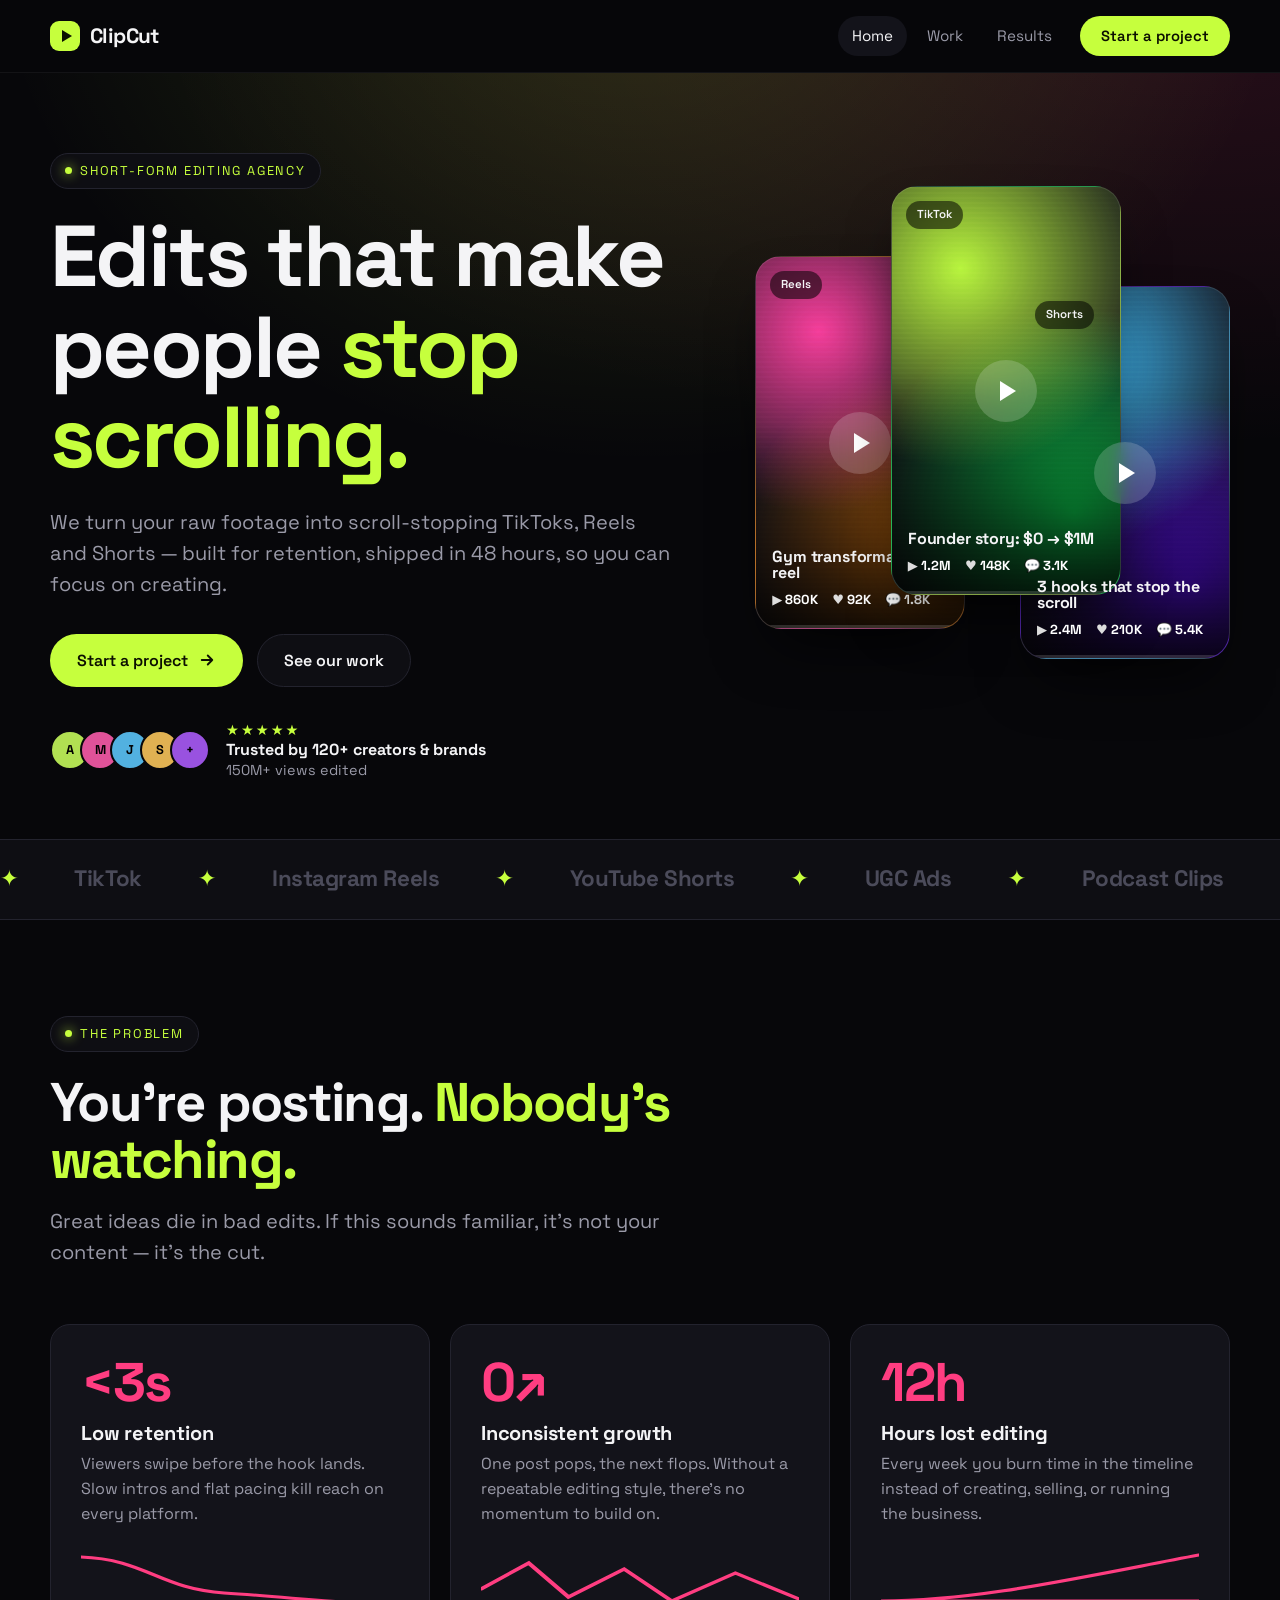
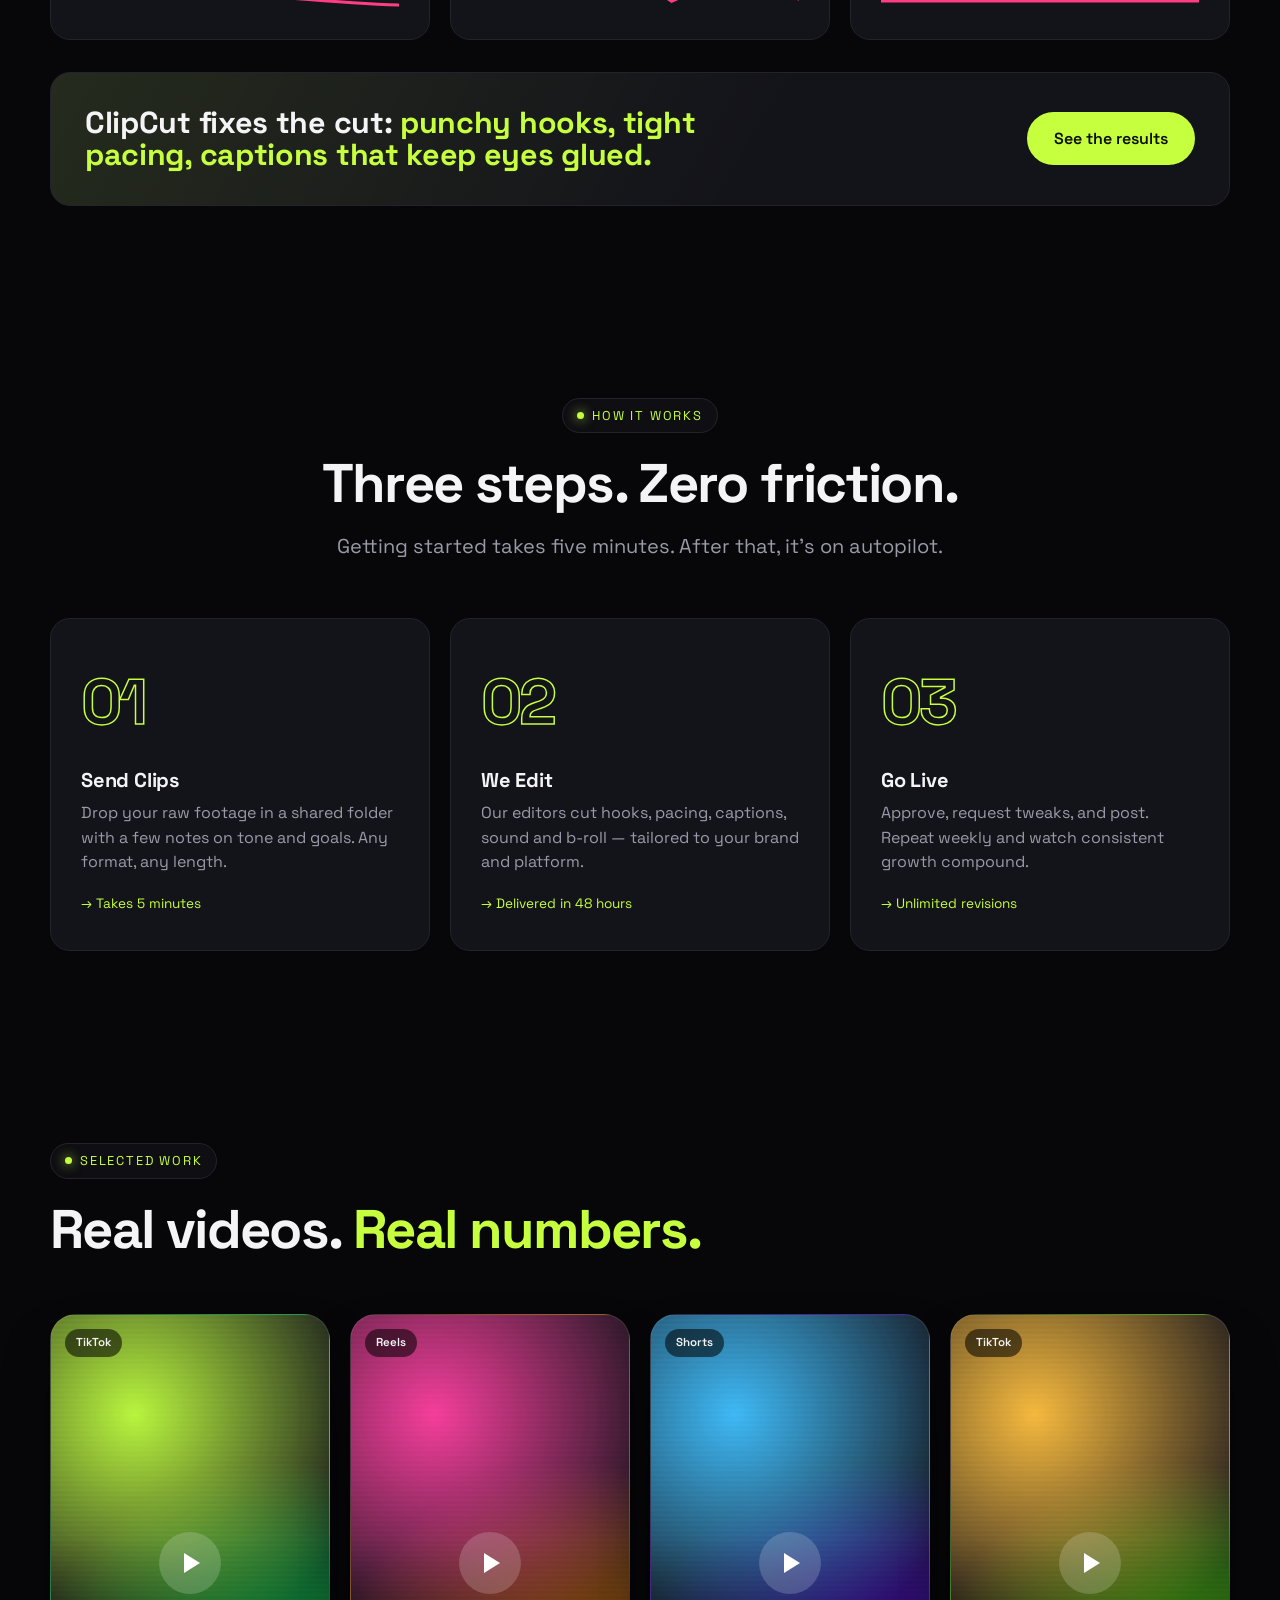
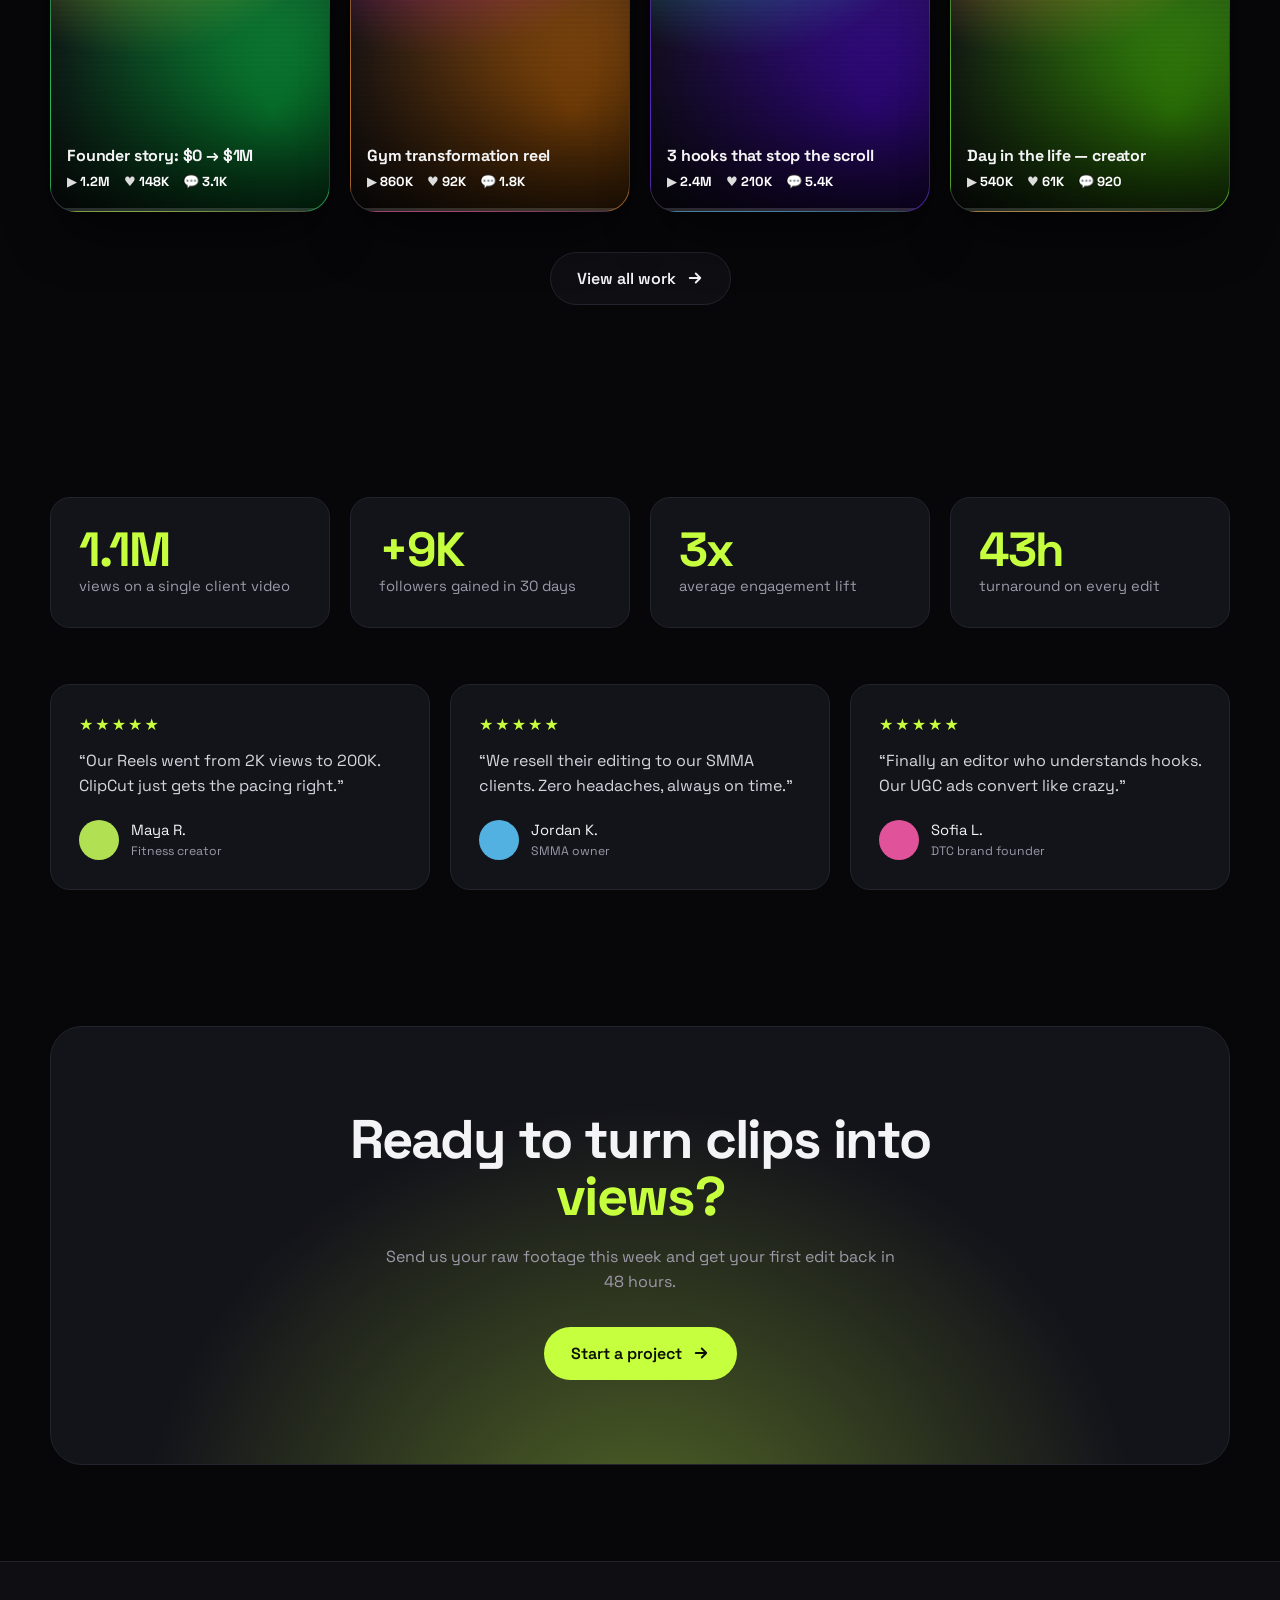
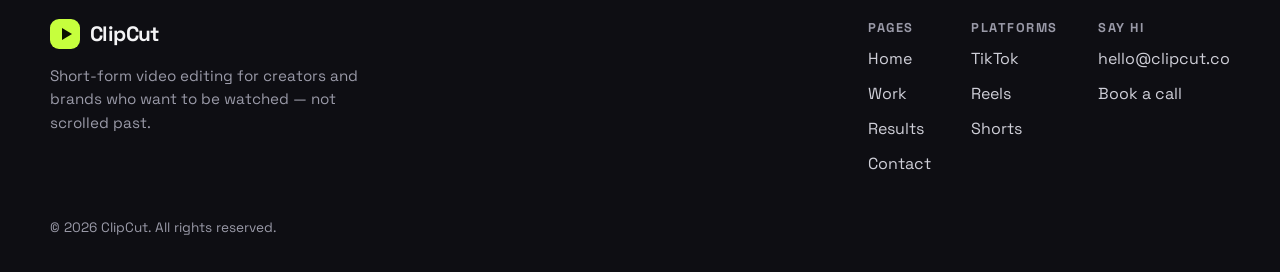
==== index.html @ 11230092 "Build ClipCut website template: home, work, results, contact, 404 Co-authored-by: arena-agent <29705" ====
<!doctype html>
<html lang="en"><head>
<meta charset="utf-8"><meta name="viewport" content="width=device-width,initial-scale=1">
<title>ClipCut — Short-form video editing that gets views</title><meta name="description" content="ClipCut edits TikToks, Reels and Shorts for agencies, creators and brands. Send clips, we edit, you go live.">
<meta name="theme-color" content="#07070a">
<link rel="icon" href="data:image/svg+xml,%3Csvg xmlns='http://www.w3.org/2000/svg' viewBox='0 0 32 32'%3E%3Crect width='32' height='32' rx='9' fill='%23c6ff3d'/%3E%3Cpath d='M12 9l12 7-12 7z' fill='%230b0f00'/%3E%3C/svg%3E">
<link rel="preconnect" href="https://fonts.googleapis.com"><link rel="preconnect" href="https://fonts.gstatic.com" crossorigin>
<link href="https://fonts.googleapis.com/css2?family=Space+Grotesk:wght@400;500;600;700&display=swap" rel="stylesheet">
<link rel="stylesheet" href="css/styles.css">
</head><body>
<header class="nav"><div class="wrap">
<a href="index.html" class="logo" aria-label="ClipCut home"><i></i>ClipCut</a>
<button class="burger" aria-label="Menu" aria-expanded="false"><span></span><span></span><span></span></button>
<nav class="nav-links"><a href="index.html" aria-current="page">Home</a><a href="work.html">Work</a><a href="results.html">Results</a><a href="contact.html" class="btn btn-primary">Start a project</a></nav>
</div></header>
<main>
<section class="hero"><div class="wrap hero-grid">
<div><span class="eyebrow">Short-form editing agency</span>
<h1>Edits that make people <span class="hl">stop scrolling.</span></h1>
<p class="lead">We turn your raw footage into scroll-stopping TikToks, Reels and Shorts — built for retention, shipped in 48 hours, so you can focus on creating.</p>
<div class="cta"><a class="btn btn-primary" href="contact.html">Start a project <svg viewBox="0 0 24 24" fill="none" stroke="currentColor" stroke-width="2.5" stroke-linecap="round" stroke-linejoin="round"><path d="M5 12h14M13 6l6 6-6 6"/></svg></a><a class="btn btn-ghost" href="work.html">See our work</a></div>
<div class="proof"><div class="avatars"><span style="--h:80">A</span><span style="--h:330">M</span><span style="--h:200">J</span><span style="--h:40">S</span><span style="--h:270">+</span></div>
<small><span class="stars">★★★★★</span><b>Trusted by 120+ creators &amp; brands</b>150M+ views edited</small></div></div>
<div class="phones" aria-hidden="true">
<article class="vcard" style="--h:330" data-cat="reels"><span class="badge">Reels</span><div class="play"></div>
<div class="meta"><h3>Gym transformation reel</h3><div class="stats"><span>▶ <b>860K</b></span><span>♥ <b>92K</b></span><span>💬 <b>1.8K</b></span></div></div><div class="bar"></div></article><article class="vcard" style="--h:80" data-cat="tiktok"><span class="badge">TikTok</span><div class="play"></div>
<div class="meta"><h3>Founder story: $0 → $1M</h3><div class="stats"><span>▶ <b>1.2M</b></span><span>♥ <b>148K</b></span><span>💬 <b>3.1K</b></span></div></div><div class="bar"></div></article><article class="vcard" style="--h:200" data-cat="shorts"><span class="badge">Shorts</span><div class="play"></div>
<div class="meta"><h3>3 hooks that stop the scroll</h3><div class="stats"><span>▶ <b>2.4M</b></span><span>♥ <b>210K</b></span><span>💬 <b>5.4K</b></span></div></div><div class="bar"></div></article>
</div></div></section>
<div class="marquee" aria-hidden="true"><div class="marquee-track">
<span>TikTok</span><span>Instagram Reels</span><span>YouTube Shorts</span><span>UGC Ads</span><span>Podcast Clips</span><span>Talking-head</span><span>TikTok</span><span>Instagram Reels</span><span>YouTube Shorts</span><span>UGC Ads</span><span>Podcast Clips</span><span>Talking-head</span><span>TikTok</span><span>Instagram Reels</span><span>YouTube Shorts</span><span>UGC Ads</span><span>Podcast Clips</span><span>Talking-head</span><span>TikTok</span><span>Instagram Reels</span><span>YouTube Shorts</span><span>UGC Ads</span><span>Podcast Clips</span><span>Talking-head</span></div></div>

<section id="problem"><div class="wrap">
<div class="sec-head rv"><span class="eyebrow">The problem</span><h2>You're posting. <span class="hl">Nobody's watching.</span></h2>
<p class="lead">Great ideas die in bad edits. If this sounds familiar, it's not your content — it's the cut.</p></div>
<div class="problem-grid">
<div class="pcard rv"><div class="big">&lt;3s</div><h3>Low retention</h3><p>Viewers swipe before the hook lands. Slow intros and flat pacing kill reach on every platform.</p>
<div class="drop"><svg viewBox="0 0 200 60" preserveAspectRatio="none"><path d="M0 8 C40 10 50 40 90 44 S160 54 200 56"/></svg></div></div>
<div class="pcard rv"><div class="big">0↗</div><h3>Inconsistent growth</h3><p>One post pops, the next flops. Without a repeatable editing style, there's no momentum to build on.</p>
<div class="drop"><svg viewBox="0 0 200 60" preserveAspectRatio="none"><path d="M0 40 L30 14 L55 48 L90 20 L120 52 L160 24 L200 50"/></svg></div></div>
<div class="pcard rv"><div class="big">12h</div><h3>Hours lost editing</h3><p>Every week you burn time in the timeline instead of creating, selling, or running the business.</p>
<div class="drop"><svg viewBox="0 0 200 60" preserveAspectRatio="none"><path d="M0 52 L200 52 M0 52 C60 52 120 30 200 6"/></svg></div></div>
</div>
<div class="fix rv"><h3>ClipCut fixes the cut: <span class="hl">punchy hooks, tight pacing, captions that keep eyes glued.</span></h3><a class="btn btn-primary" href="results.html">See the results</a></div>
</div></section>

<section id="how"><div class="wrap">
<div class="sec-head center rv"><span class="eyebrow">How it works</span><h2>Three steps. Zero friction.</h2><p class="lead">Getting started takes five minutes. After that, it's on autopilot.</p></div>
<div class="steps">
<div class="step rv"><h3>Send Clips</h3><p>Drop your raw footage in a shared folder with a few notes on tone and goals. Any format, any length.</p><span class="ic">→ Takes 5 minutes</span></div>
<div class="step rv"><h3>We Edit</h3><p>Our editors cut hooks, pacing, captions, sound and b-roll — tailored to your brand and platform.</p><span class="ic">→ Delivered in 48 hours</span></div>
<div class="step rv"><h3>Go Live</h3><p>Approve, request tweaks, and post. Repeat weekly and watch consistent growth compound.</p><span class="ic">→ Unlimited revisions</span></div>
</div></div></section>

<section id="work"><div class="wrap">
<div class="sec-head rv"><span class="eyebrow">Selected work</span><h2>Real videos. <span class="hl">Real numbers.</span></h2></div>
<div class="work-grid rv"><article class="vcard" style="--h:80" data-cat="tiktok"><span class="badge">TikTok</span><div class="play"></div>
<div class="meta"><h3>Founder story: $0 → $1M</h3><div class="stats"><span>▶ <b>1.2M</b></span><span>♥ <b>148K</b></span><span>💬 <b>3.1K</b></span></div></div><div class="bar"></div></article><article class="vcard" style="--h:330" data-cat="reels"><span class="badge">Reels</span><div class="play"></div>
<div class="meta"><h3>Gym transformation reel</h3><div class="stats"><span>▶ <b>860K</b></span><span>♥ <b>92K</b></span><span>💬 <b>1.8K</b></span></div></div><div class="bar"></div></article><article class="vcard" style="--h:200" data-cat="shorts"><span class="badge">Shorts</span><div class="play"></div>
<div class="meta"><h3>3 hooks that stop the scroll</h3><div class="stats"><span>▶ <b>2.4M</b></span><span>♥ <b>210K</b></span><span>💬 <b>5.4K</b></span></div></div><div class="bar"></div></article><article class="vcard" style="--h:40" data-cat="tiktok"><span class="badge">TikTok</span><div class="play"></div>
<div class="meta"><h3>Day in the life — creator</h3><div class="stats"><span>▶ <b>540K</b></span><span>♥ <b>61K</b></span><span>💬 <b>920</b></span></div></div><div class="bar"></div></article></div>
<div style="margin-top:40px;text-align:center"><a class="btn btn-ghost" href="work.html">View all work <svg viewBox="0 0 24 24" fill="none" stroke="currentColor" stroke-width="2.5" stroke-linecap="round" stroke-linejoin="round"><path d="M5 12h14M13 6l6 6-6 6"/></svg></a></div>
</div></section>

<section><div class="wrap">
<div class="bigstats rv"><div class="bigstat"><b data-count="1.2" data-dec="1" data-suffix="M">1.2M</b><span>views on a single client video</span></div>
<div class="bigstat"><b data-count="10" data-prefix="+" data-suffix="K">+10K</b><span>followers gained in 30 days</span></div>
<div class="bigstat"><b data-count="3" data-suffix="x">3x</b><span>average engagement lift</span></div>
<div class="bigstat"><b data-count="48" data-suffix="h">48h</b><span>turnaround on every edit</span></div></div>
<div class="tgrid">
<div class="t rv"><span class="stars">★★★★★</span><p>“Our Reels went from 2K views to 200K. ClipCut just gets the pacing right.”</p><div class="who"><i style="--h:80"></i><div>Maya R.<small>Fitness creator</small></div></div></div>
<div class="t rv"><span class="stars">★★★★★</span><p>“We resell their editing to our SMMA clients. Zero headaches, always on time.”</p><div class="who"><i style="--h:200"></i><div>Jordan K.<small>SMMA owner</small></div></div></div>
<div class="t rv"><span class="stars">★★★★★</span><p>“Finally an editor who understands hooks. Our UGC ads convert like crazy.”</p><div class="who"><i style="--h:330"></i><div>Sofia L.<small>DTC brand founder</small></div></div></div>
</div></div></section>
<div class="cta-band"><div class="wrap rv"><div class="cta-box"><h2>Ready to turn clips into <span class="hl">views?</span></h2>
<p>Send us your raw footage this week and get your first edit back in 48 hours.</p>
<a class="btn btn-primary" href="contact.html">Start a project <svg viewBox="0 0 24 24" fill="none" stroke="currentColor" stroke-width="2.5" stroke-linecap="round" stroke-linejoin="round"><path d="M5 12h14M13 6l6 6-6 6"/></svg></a></div></div></div>
</main>
<footer><div class="wrap">
<div class="foot"><div><a href="index.html" class="logo"><i></i>ClipCut</a><p>Short-form video editing for creators and brands who want to be watched — not scrolled past.</p></div>
<nav><div><b>Pages</b><a href="index.html">Home</a><a href="work.html">Work</a><a href="results.html">Results</a><a href="contact.html">Contact</a></div>
<div><b>Platforms</b><a href="work.html">TikTok</a><a href="work.html">Reels</a><a href="work.html">Shorts</a></div>
<div><b>Say hi</b><a href="mailto:hello@clipcut.co">hello@clipcut.co</a><a href="contact.html">Book a call</a></div></nav></div>
<p class="copy">© <span data-year>2026</span> ClipCut. All rights reserved.</p>
</div></footer>
<script src="js/main.js"></script>
</body></html>
---- css/styles.css ----
/* ClipCut — dark theme. Edit the variables below to rebrand. */
:root{
  --bg:#07070a; --bg-2:#0e0e13; --card:#13131a; --line:#23232e;
  --text:#f4f4f6; --muted:#9a9aa8;
  --accent:#c6ff3d; --accent-ink:#0b0f00; --accent-2:#ff3d81;
  --radius:20px; --max:1180px;
  --font:'Space Grotesk','Inter',system-ui,-apple-system,Segoe UI,Roboto,sans-serif;
}
*{box-sizing:border-box;margin:0;padding:0}
html{scroll-behavior:smooth}
body{background:var(--bg);color:var(--text);font-family:var(--font);line-height:1.55;-webkit-font-smoothing:antialiased;overflow-x:hidden}
a{color:inherit;text-decoration:none}
img,svg{display:block;max-width:100%}
.wrap{width:min(var(--max),100% - 40px);margin-inline:auto}
section{padding:96px 0;position:relative}
h1,h2,h3{line-height:1.05;letter-spacing:-.03em;font-weight:700}
h1{font-size:clamp(2.6rem,7vw,5.4rem)}
h2{font-size:clamp(2rem,4.6vw,3.4rem)}
h3{font-size:1.25rem;letter-spacing:-.01em}
p.lead{color:var(--muted);font-size:clamp(1.05rem,1.6vw,1.25rem);max-width:620px}
.hl{color:var(--accent)}
.eyebrow{display:inline-flex;gap:8px;align-items:center;font-size:.8rem;text-transform:uppercase;letter-spacing:.14em;color:var(--accent);border:1px solid var(--line);background:var(--bg-2);padding:7px 14px;border-radius:99px;margin-bottom:22px}
.eyebrow::before{content:"";width:7px;height:7px;border-radius:50%;background:var(--accent);box-shadow:0 0 12px var(--accent)}
.sec-head{max-width:720px;margin-bottom:56px}
.sec-head.center{margin-inline:auto;text-align:center}
.sec-head.center p.lead{margin-inline:auto}
.sec-head p.lead{margin-top:18px}

/* Buttons */
.btn{display:inline-flex;align-items:center;gap:10px;font:600 1rem var(--font);padding:15px 26px;border-radius:99px;border:1px solid transparent;cursor:pointer;transition:transform .2s,box-shadow .2s,background .2s}
.btn-primary{background:var(--accent);color:var(--accent-ink)}
.btn-primary:hover{transform:translateY(-2px);box-shadow:0 10px 36px -8px var(--accent)}
.btn-ghost{border-color:var(--line);background:var(--bg-2)}
.btn-ghost:hover{border-color:var(--accent);transform:translateY(-2px)}
.btn svg{width:18px;height:18px}

/* Nav */
.nav{position:sticky;top:0;z-index:50;backdrop-filter:blur(14px);background:rgba(7,7,10,.72);border-bottom:1px solid rgba(255,255,255,.05)}
.nav .wrap{display:flex;align-items:center;justify-content:space-between;height:72px}
.logo{display:flex;align-items:center;gap:10px;font-weight:700;font-size:1.3rem;letter-spacing:-.03em}
.logo i{width:30px;height:30px;border-radius:9px;background:var(--accent);display:grid;place-items:center}
.logo i::after{content:"";border-left:10px solid var(--accent-ink);border-top:6px solid transparent;border-bottom:6px solid transparent;margin-left:3px}
.nav-links{display:flex;gap:6px;align-items:center}
.nav-links a:not(.btn){padding:8px 14px;border-radius:99px;color:var(--muted);font-size:.95rem;transition:.2s}
.nav-links a:not(.btn):hover,.nav-links a[aria-current=page]{color:var(--text);background:var(--card)}
.nav-links .btn{padding:10px 20px;margin-left:8px;font-size:.92rem}
.burger{display:none;background:none;border:1px solid var(--line);border-radius:12px;width:44px;height:44px;color:var(--text);cursor:pointer}
.burger span{display:block;width:18px;height:2px;background:currentColor;margin:4px auto;transition:.25s}
.burger[aria-expanded=true] span:nth-child(1){transform:translateY(6px) rotate(45deg)}
.burger[aria-expanded=true] span:nth-child(2){opacity:0}
.burger[aria-expanded=true] span:nth-child(3){transform:translateY(-6px) rotate(-45deg)}

/* Hero */
.hero{padding:80px 0 60px;overflow:hidden}
.hero::before{content:"";position:absolute;inset:-20% -10% auto;height:640px;background:radial-gradient(ellipse at 50% 0,rgba(198,255,61,.16),transparent 60%),radial-gradient(ellipse at 85% 20%,rgba(255,61,129,.12),transparent 55%);pointer-events:none}
.hero-grid{display:grid;grid-template-columns:1.15fr .85fr;gap:40px;align-items:center;position:relative}
.hero h1{margin-bottom:24px}
.hero .cta{display:flex;flex-wrap:wrap;gap:14px;margin:34px 0}
.proof{display:flex;align-items:center;gap:16px;flex-wrap:wrap}
.avatars{display:flex}
.avatars span{width:40px;height:40px;border-radius:50%;border:2px solid var(--bg);margin-left:-10px;background:hsl(var(--h),70%,60%);display:grid;place-items:center;font-size:.8rem;font-weight:700;color:#000}
.avatars span:first-child{margin-left:0}
.proof small{color:var(--muted);font-size:.9rem;line-height:1.3}
.proof b{color:var(--text);display:block;font-size:1rem}
.stars{color:var(--accent);letter-spacing:2px}

/* Phone / video cards */
.phones{position:relative;height:560px}
.vcard{--h:80;position:relative;aspect-ratio:9/16;border-radius:26px;overflow:hidden;background:
  radial-gradient(circle at 30% 20%,hsl(var(--h),90%,60%) 0,transparent 55%),
  radial-gradient(circle at 80% 80%,hsl(calc(var(--h) + 60),90%,45%) 0,transparent 55%),#15151c;
  border:1px solid rgba(255,255,255,.1);box-shadow:0 30px 60px -20px rgba(0,0,0,.8);transition:transform .35s cubic-bezier(.2,.8,.2,1),border-color .3s}
.vcard::before{content:"";position:absolute;inset:0;background:repeating-linear-gradient(0deg,rgba(255,255,255,.035) 0 2px,transparent 2px 5px);mix-blend-mode:overlay}
.vcard::after{content:"";position:absolute;inset:0;background:linear-gradient(180deg,transparent 45%,rgba(0,0,0,.82))}
.vcard .play{position:absolute;z-index:2;top:50%;left:50%;width:62px;height:62px;margin:-31px;border-radius:50%;background:rgba(255,255,255,.18);backdrop-filter:blur(8px);display:grid;place-items:center;transition:.3s}
.vcard .play::after{content:"";border-left:16px solid #fff;border-top:10px solid transparent;border-bottom:10px solid transparent;margin-left:4px}
.vcard:hover{transform:translateY(-8px) scale(1.02);border-color:var(--accent)}
.vcard:hover .play{background:var(--accent);transform:scale(1.12)}
.vcard:hover .play::after{border-left-color:var(--accent-ink)}
.vcard .badge{position:absolute;z-index:2;top:14px;left:14px;font-size:.72rem;font-weight:600;background:rgba(0,0,0,.55);padding:5px 11px;border-radius:99px;backdrop-filter:blur(6px)}
.vcard .meta{position:absolute;z-index:2;left:16px;right:16px;bottom:18px}
.vcard .meta h3{font-size:1rem;margin-bottom:8px}
.vcard .stats{display:flex;gap:14px;font-size:.82rem;color:#ddd}
.vcard .stats b{color:#fff}
.vcard .bar{position:absolute;z-index:3;left:0;bottom:0;height:3px;width:100%;background:rgba(255,255,255,.15)}
.vcard .bar::after{content:"";display:block;height:100%;width:0;background:var(--accent);animation:prog 6s linear infinite}
@keyframes prog{to{width:100%}}
.phones .vcard{position:absolute;width:210px}
.phones .vcard:nth-child(1){left:2%;top:70px;--h:80;animation:float 7s ease-in-out infinite}
.phones .vcard:nth-child(2){left:30%;top:0;--h:330;animation:float 7s -2s ease-in-out infinite;z-index:2;width:230px}
.phones .vcard:nth-child(3){right:0;top:100px;--h:200;animation:float 7s -4s ease-in-out infinite}
@keyframes float{50%{transform:translateY(-16px)}}
.phones .vcard:hover{animation-play-state:paused}

/* Marquee */
.marquee{border-block:1px solid var(--line);background:var(--bg-2);overflow:hidden;padding:22px 0}
.marquee-track{display:flex;gap:56px;width:max-content;animation:scroll 32s linear infinite}
.marquee:hover .marquee-track{animation-play-state:paused}
.marquee span{font-size:1.4rem;font-weight:700;color:#4b4b5a;white-space:nowrap;letter-spacing:-.02em}
.marquee span::before{content:"✦";color:var(--accent);margin-right:56px}
@keyframes scroll{to{transform:translateX(-50%)}}

/* Problem */
.problem-grid{display:grid;grid-template-columns:repeat(3,1fr);gap:20px}
.pcard{background:var(--card);border:1px solid var(--line);border-radius:var(--radius);padding:30px;transition:.3s;position:relative;overflow:hidden}
.pcard:hover{transform:translateY(-6px);border-color:var(--accent-2)}
.pcard .big{font-size:3.4rem;font-weight:700;letter-spacing:-.04em;color:var(--accent-2);line-height:1}
.pcard h3{margin:14px 0 8px}
.pcard p{color:var(--muted)}
.drop{margin-top:22px;height:60px}
.drop svg{width:100%;height:100%}
.drop path{stroke:var(--accent-2);fill:none;stroke-width:3;stroke-linecap:round;stroke-dasharray:400;stroke-dashoffset:400;transition:stroke-dashoffset 1.6s .2s}
.in .drop path{stroke-dashoffset:0}
.fix{margin-top:32px;border:1px solid var(--line);border-radius:var(--radius);padding:34px;background:linear-gradient(120deg,rgba(198,255,61,.1),transparent 60%),var(--card);display:flex;justify-content:space-between;align-items:center;gap:24px;flex-wrap:wrap}
.fix h3{font-size:clamp(1.3rem,2.6vw,1.9rem);max-width:640px}

/* Steps */
.steps{display:grid;grid-template-columns:repeat(3,1fr);gap:20px;counter-reset:s;position:relative}
.step{background:var(--card);border:1px solid var(--line);border-radius:var(--radius);padding:34px 30px;counter-increment:s;transition:.3s}
.step:hover{border-color:var(--accent);transform:translateY(-6px)}
.step::before{content:"0" counter(s);display:block;font-size:4rem;font-weight:700;letter-spacing:-.05em;color:transparent;-webkit-text-stroke:1.5px var(--accent);margin-bottom:18px}
.step p{color:var(--muted);margin-top:10px}
.step .ic{display:inline-block;margin-top:18px;font-size:.85rem;color:var(--accent)}

/* Work */
.work-grid{display:grid;grid-template-columns:repeat(4,1fr);gap:20px}
.work-grid .vcard{width:100%}
.filters{display:flex;gap:10px;flex-wrap:wrap;margin-bottom:36px}
.chip{font:500 .92rem var(--font);color:var(--muted);background:var(--bg-2);border:1px solid var(--line);padding:9px 18px;border-radius:99px;cursor:pointer;transition:.2s}
.chip:hover{color:var(--text)}
.chip.on{background:var(--accent);color:var(--accent-ink);border-color:var(--accent)}
.vcard.hide{display:none}
.page-hero{padding:90px 0 40px;position:relative}
.page-hero::before{content:"";position:absolute;inset:-10% 0 auto;height:420px;background:radial-gradient(ellipse at 50% 0,rgba(198,255,61,.13),transparent 65%);pointer-events:none}
.page-hero .wrap{position:relative}
.page-hero h1{font-size:clamp(2.4rem,6vw,4.4rem);margin-bottom:18px}
.totals{display:flex;gap:40px;flex-wrap:wrap;margin-top:34px}
.totals div b{display:block;font-size:2rem;letter-spacing:-.03em}
.totals div span{color:var(--muted);font-size:.9rem}

/* Results */
.cases{display:grid;gap:24px}
.case{display:grid;grid-template-columns:.9fr 1.1fr;gap:34px;background:var(--card);border:1px solid var(--line);border-radius:28px;padding:34px;align-items:center;transition:.3s}
.case:hover{border-color:#3a3a4a}
.case:nth-child(even){grid-template-columns:1.1fr .9fr}
.case:nth-child(even) .case-visual{order:2}
.case-visual{height:300px;border-radius:20px;position:relative;overflow:hidden;background:radial-gradient(circle at 30% 30%,hsl(var(--h),90%,55%),transparent 60%),radial-gradient(circle at 80% 90%,hsl(calc(var(--h) + 70),90%,40%),transparent 60%),#15151c;display:grid;place-items:center}
.case-visual svg{width:86%;height:60%}
.case-visual polyline{fill:none;stroke:#fff;stroke-width:4;stroke-linecap:round;stroke-linejoin:round;stroke-dasharray:600;stroke-dashoffset:600;transition:stroke-dashoffset 2s .2s}
.in .case-visual polyline{stroke-dashoffset:0}
.case-tag{font-size:.8rem;color:var(--accent);text-transform:uppercase;letter-spacing:.12em}
.case h3{font-size:1.8rem;margin:8px 0 12px}
.case p{color:var(--muted)}
.metrics{display:grid;grid-template-columns:repeat(3,1fr);gap:12px;margin:26px 0}
.metric{background:var(--bg);border:1px solid var(--line);border-radius:16px;padding:16px}
.metric b{display:block;font-size:1.6rem;letter-spacing:-.03em;color:var(--accent)}
.metric span{font-size:.8rem;color:var(--muted)}
.quote{font-style:italic;color:#cfcfd8;border-left:3px solid var(--accent);padding-left:16px;font-size:.98rem}
.quote small{display:block;font-style:normal;color:var(--muted);margin-top:6px}
.bigstats{display:grid;grid-template-columns:repeat(4,1fr);gap:20px;margin-bottom:56px}
.bigstat{background:var(--card);border:1px solid var(--line);border-radius:var(--radius);padding:28px}
.bigstat b{font-size:clamp(2rem,4vw,3rem);letter-spacing:-.04em;color:var(--accent);display:block;line-height:1}
.bigstat span{color:var(--muted);font-size:.92rem}

/* Testimonials */
.tgrid{display:grid;grid-template-columns:repeat(3,1fr);gap:20px}
.t{background:var(--card);border:1px solid var(--line);border-radius:var(--radius);padding:28px}
.t p{margin:12px 0 20px;color:#d6d6de}
.t .who{display:flex;align-items:center;gap:12px;font-size:.92rem}
.t .who i{width:40px;height:40px;border-radius:50%;background:hsl(var(--h),70%,60%)}
.t .who small{display:block;color:var(--muted)}

/* CTA */
.cta-band{margin:40px 0 96px}
.cta-box{border-radius:32px;padding:clamp(40px,7vw,84px);text-align:center;background:radial-gradient(ellipse at 50% 120%,rgba(198,255,61,.35),transparent 60%),var(--card);border:1px solid var(--line)}
.cta-box h2{max-width:760px;margin:0 auto 20px}
.cta-box p{color:var(--muted);margin:0 auto 32px;max-width:520px}

/* Contact */
.contact-grid{display:grid;grid-template-columns:.8fr 1.2fr;gap:40px;align-items:start}
.contact-info{display:grid;gap:16px}
.info{background:var(--card);border:1px solid var(--line);border-radius:var(--radius);padding:22px}
.info small{color:var(--muted);display:block}
.info b{font-size:1.05rem}
form.card{background:var(--card);border:1px solid var(--line);border-radius:28px;padding:clamp(24px,4vw,40px);display:grid;gap:18px}
.row{display:grid;grid-template-columns:1fr 1fr;gap:18px}
label{display:grid;gap:8px;font-size:.88rem;color:var(--muted)}
input,select,textarea{font:inherit;color:var(--text);background:var(--bg);border:1px solid var(--line);border-radius:14px;padding:14px 16px;width:100%;transition:.2s}
textarea{min-height:140px;resize:vertical}
input:focus,select:focus,textarea:focus{outline:none;border-color:var(--accent);box-shadow:0 0 0 3px rgba(198,255,61,.15)}
input:user-invalid,textarea:user-invalid{border-color:var(--accent-2)}
.form-note{font-size:.85rem;color:var(--muted)}
.success{display:none;text-align:center;padding:50px 20px}
.success.show{display:block}
.success .tick{width:70px;height:70px;border-radius:50%;background:var(--accent);color:var(--accent-ink);display:grid;place-items:center;font-size:2rem;margin:0 auto 20px}
.fields{display:grid;gap:18px}
form.sent .fields{display:none}

/* 404 */
.nf{min-height:70vh;display:grid;place-items:center;text-align:center;padding:60px 0}
.nf .num{font-size:clamp(7rem,26vw,18rem);font-weight:700;letter-spacing:-.07em;line-height:.9;background:linear-gradient(180deg,var(--accent),transparent 90%);-webkit-background-clip:text;background-clip:text;color:transparent}
.nf p{color:var(--muted);margin:18px auto 30px;max-width:460px}
.nf .cta{display:flex;gap:14px;justify-content:center;flex-wrap:wrap}

/* Footer */
footer{border-top:1px solid var(--line);padding:56px 0 34px;background:var(--bg-2)}
.foot{display:flex;justify-content:space-between;gap:30px;flex-wrap:wrap}
.foot p{color:var(--muted);max-width:320px;margin-top:14px;font-size:.95rem}
.foot nav{display:flex;gap:40px;flex-wrap:wrap}
.foot nav div{display:grid;gap:10px;align-content:start}
.foot nav b{font-size:.8rem;text-transform:uppercase;letter-spacing:.12em;color:var(--muted)}
.foot nav a{color:#cfcfd8}.foot nav a:hover{color:var(--accent)}
.copy{margin-top:40px;color:var(--muted);font-size:.85rem}

/* Reveal */
.rv{opacity:0;transform:translateY(28px);transition:opacity .7s,transform .7s}
.rv.in{opacity:1;transform:none}
@media (prefers-reduced-motion:reduce){*{animation:none!important;transition:none!important}.rv{opacity:1;transform:none}}

/* Responsive */
@media (max-width:1000px){
  .hero-grid{grid-template-columns:1fr}
  .phones{height:520px;max-width:560px;margin-inline:auto;width:100%}
  .work-grid{grid-template-columns:repeat(2,1fr)}
  .bigstats{grid-template-columns:repeat(2,1fr)}
  .case,.case:nth-child(even){grid-template-columns:1fr}
  .case:nth-child(even) .case-visual{order:0}
  .contact-grid{grid-template-columns:1fr}
}
@media (max-width:820px){
  .problem-grid,.steps,.tgrid{grid-template-columns:1fr}
  section{padding:70px 0}
  .burger{display:block}
  .nav-links{position:absolute;top:72px;left:0;right:0;flex-direction:column;align-items:stretch;background:var(--bg);border-bottom:1px solid var(--line);padding:16px 20px 24px;display:none}
  .nav-links.open{display:flex}
  .nav-links a:not(.btn){padding:14px;font-size:1.05rem}
  .nav-links .btn{margin:8px 0 0;justify-content:center}
}
@media (max-width:560px){
  .phones{height:430px}
  .phones .vcard{width:150px!important}
  .phones .vcard .meta h3{font-size:.8rem}
  .phones .vcard .stats span:nth-child(n+3){display:none}
  .work-grid{gap:12px}
  .vcard .meta h3{font-size:.85rem}
  .vcard .stats{gap:8px;font-size:.72rem;flex-wrap:wrap}
  .row,.metrics{grid-template-columns:1fr}
  .case{padding:20px}
}
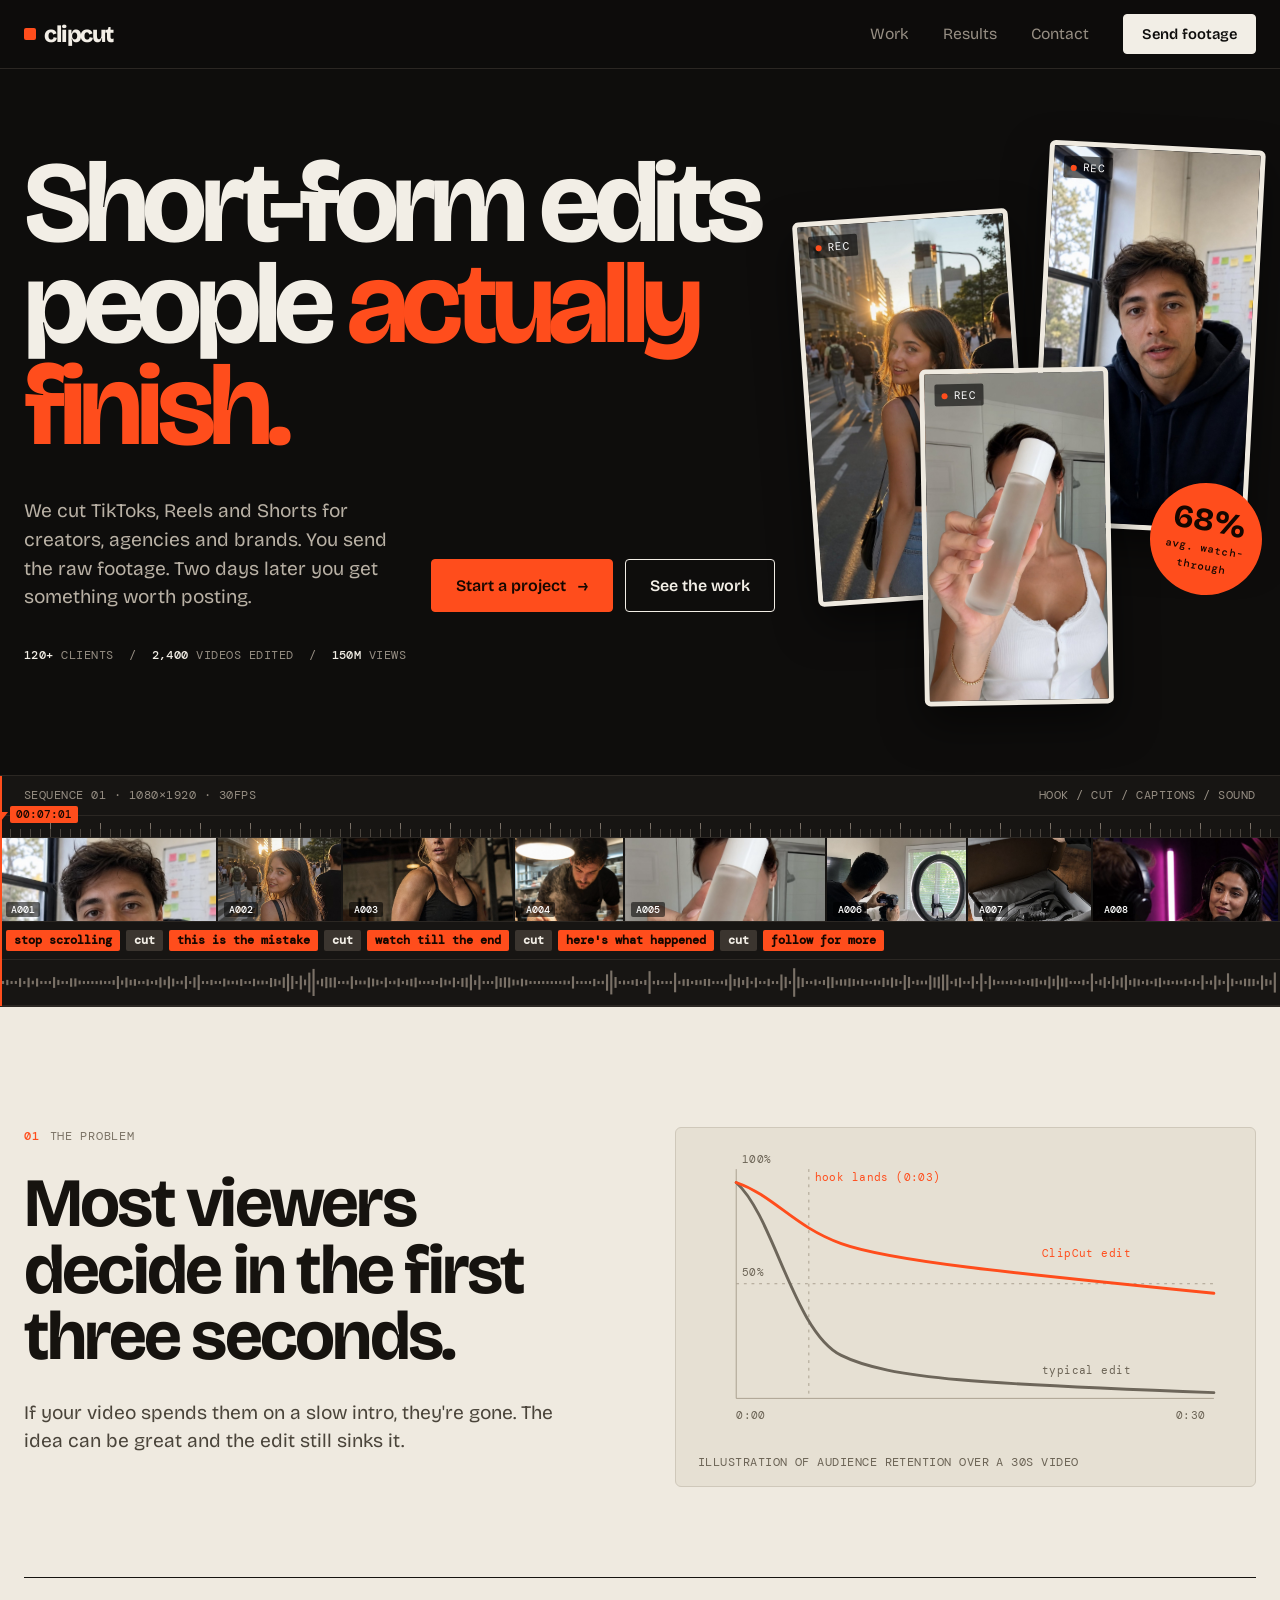
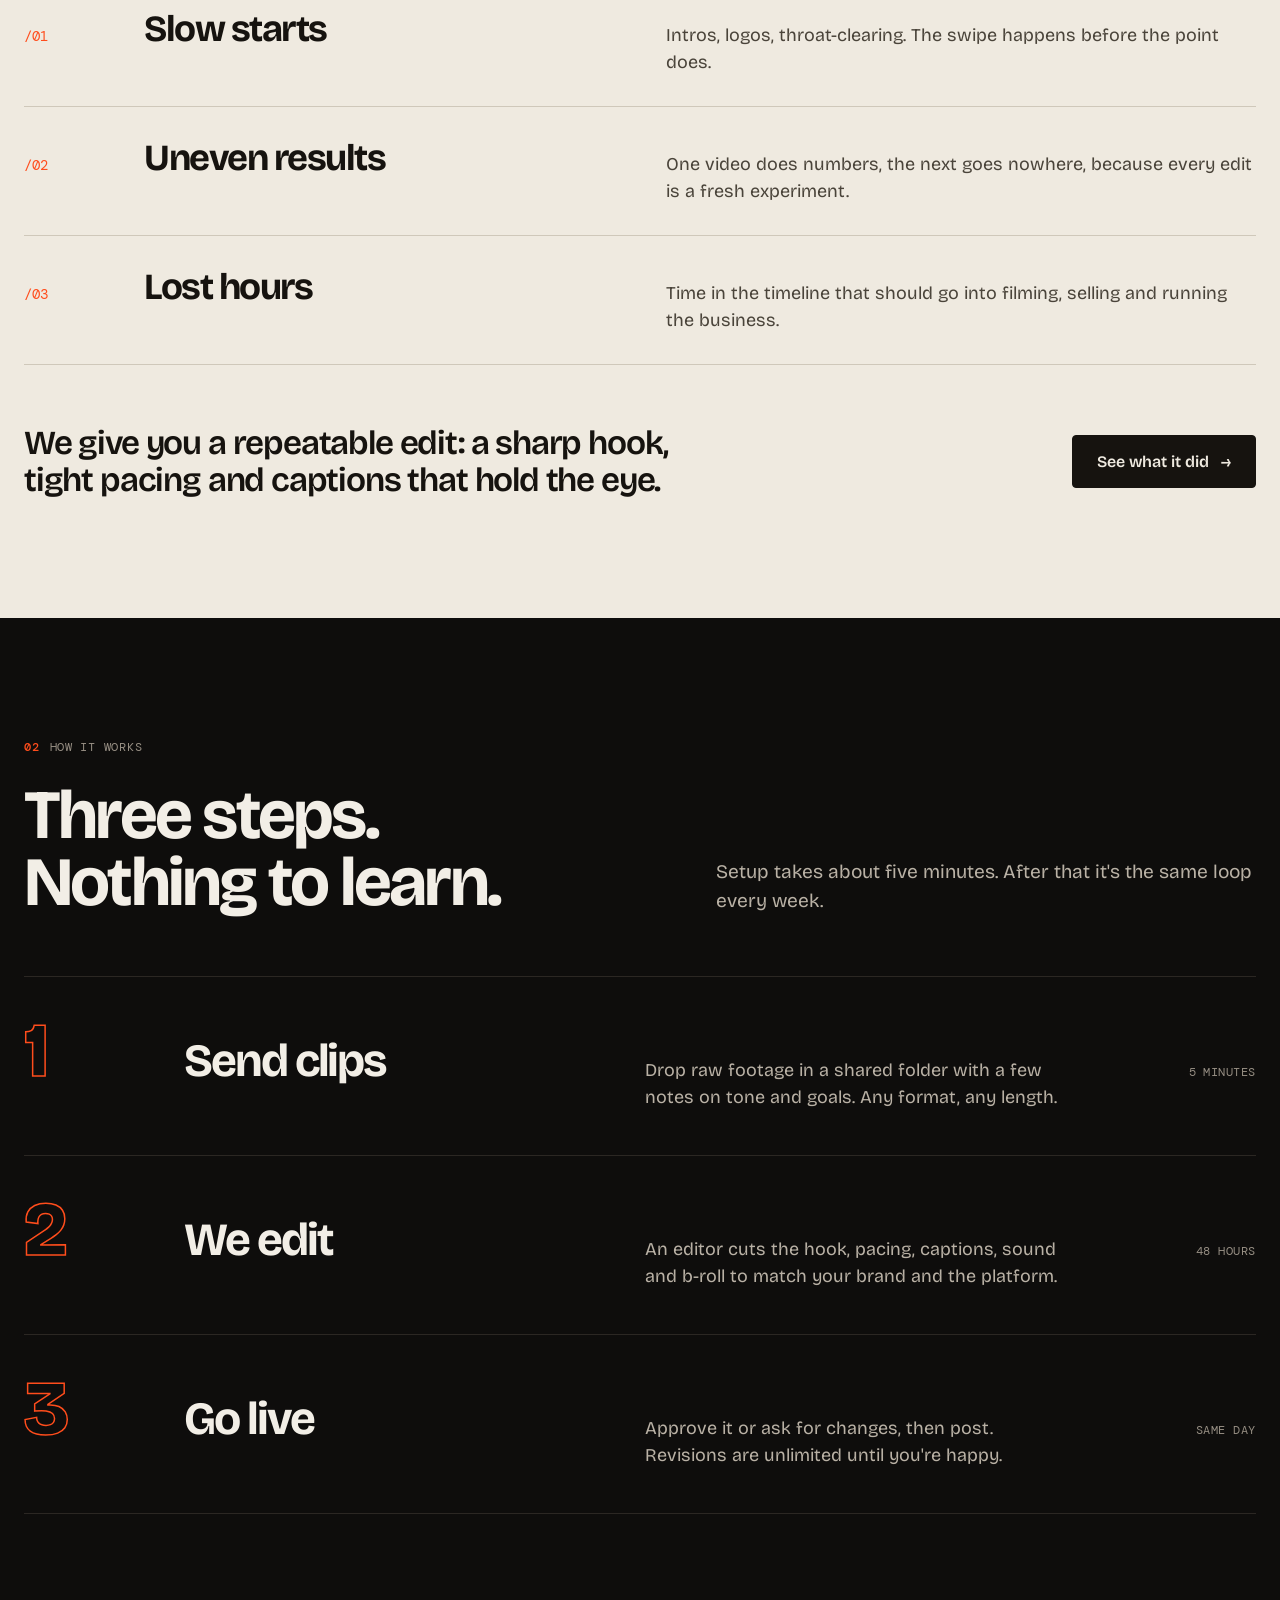
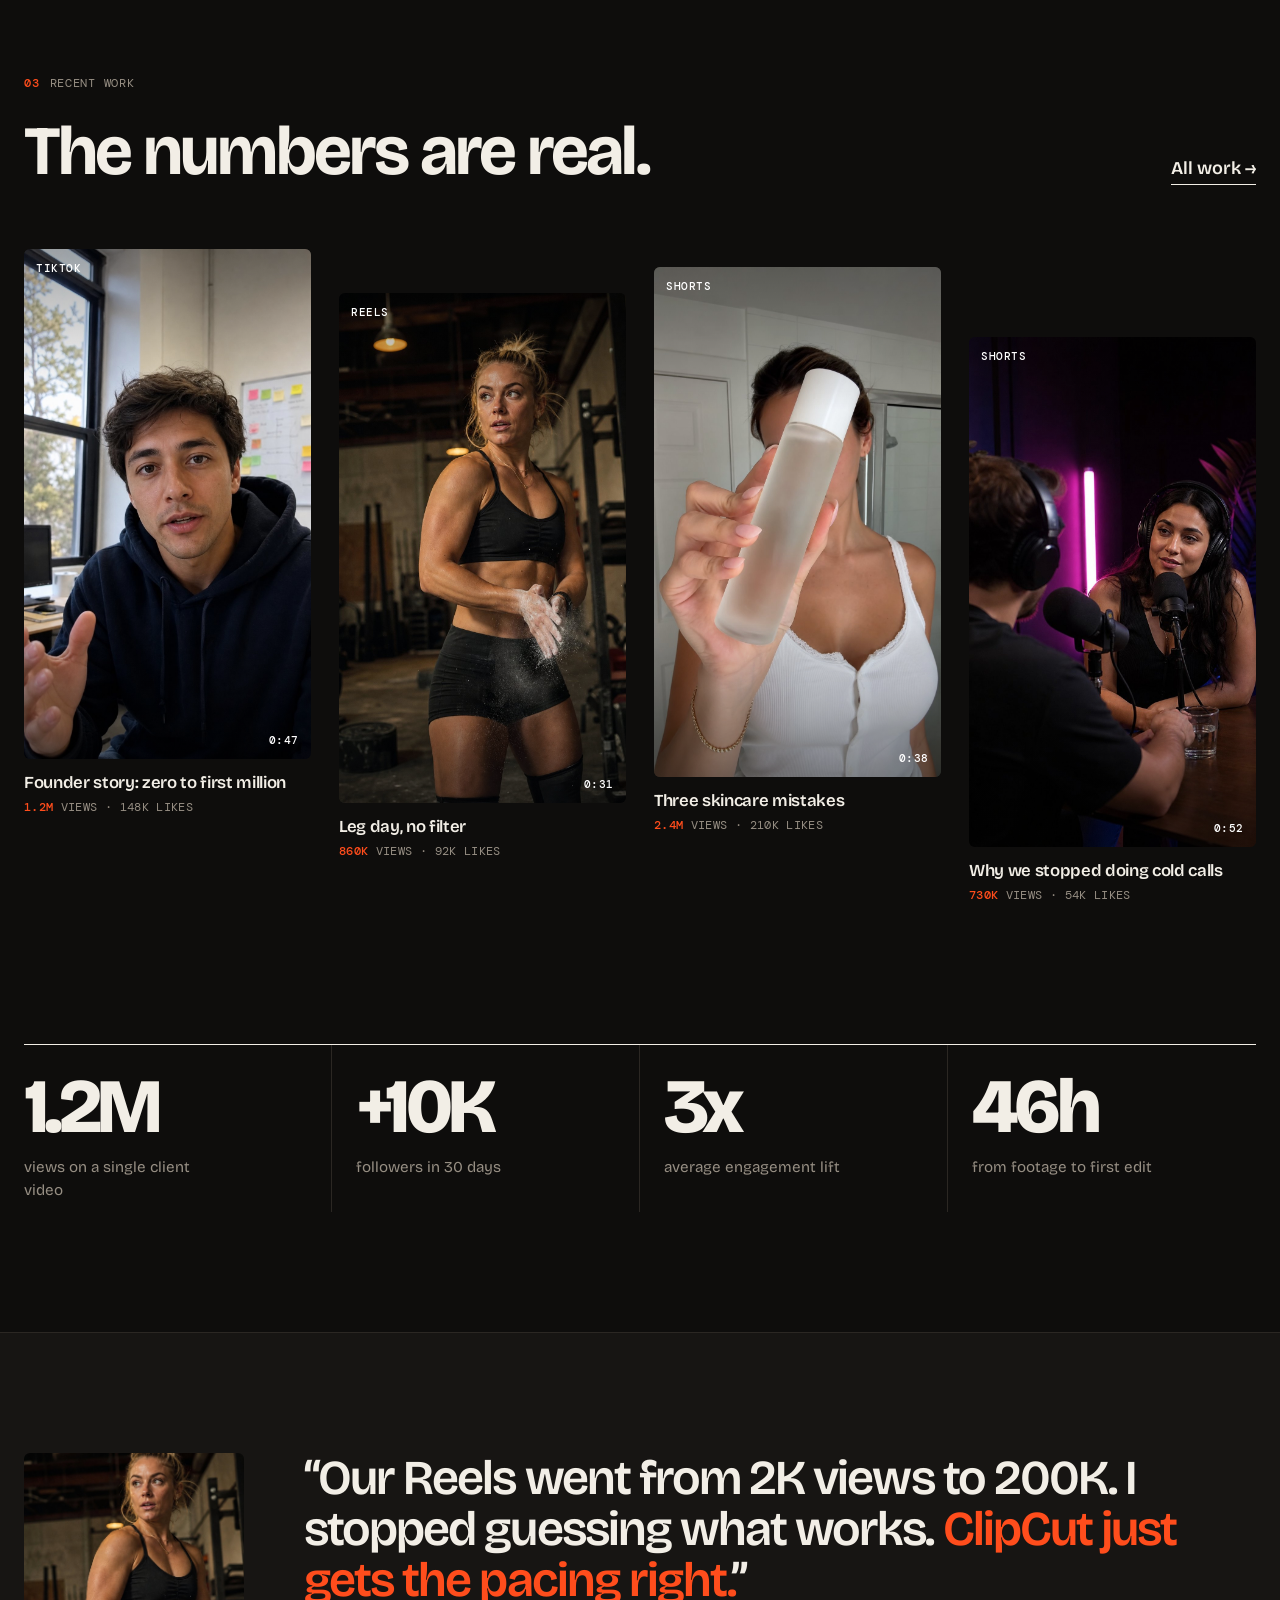
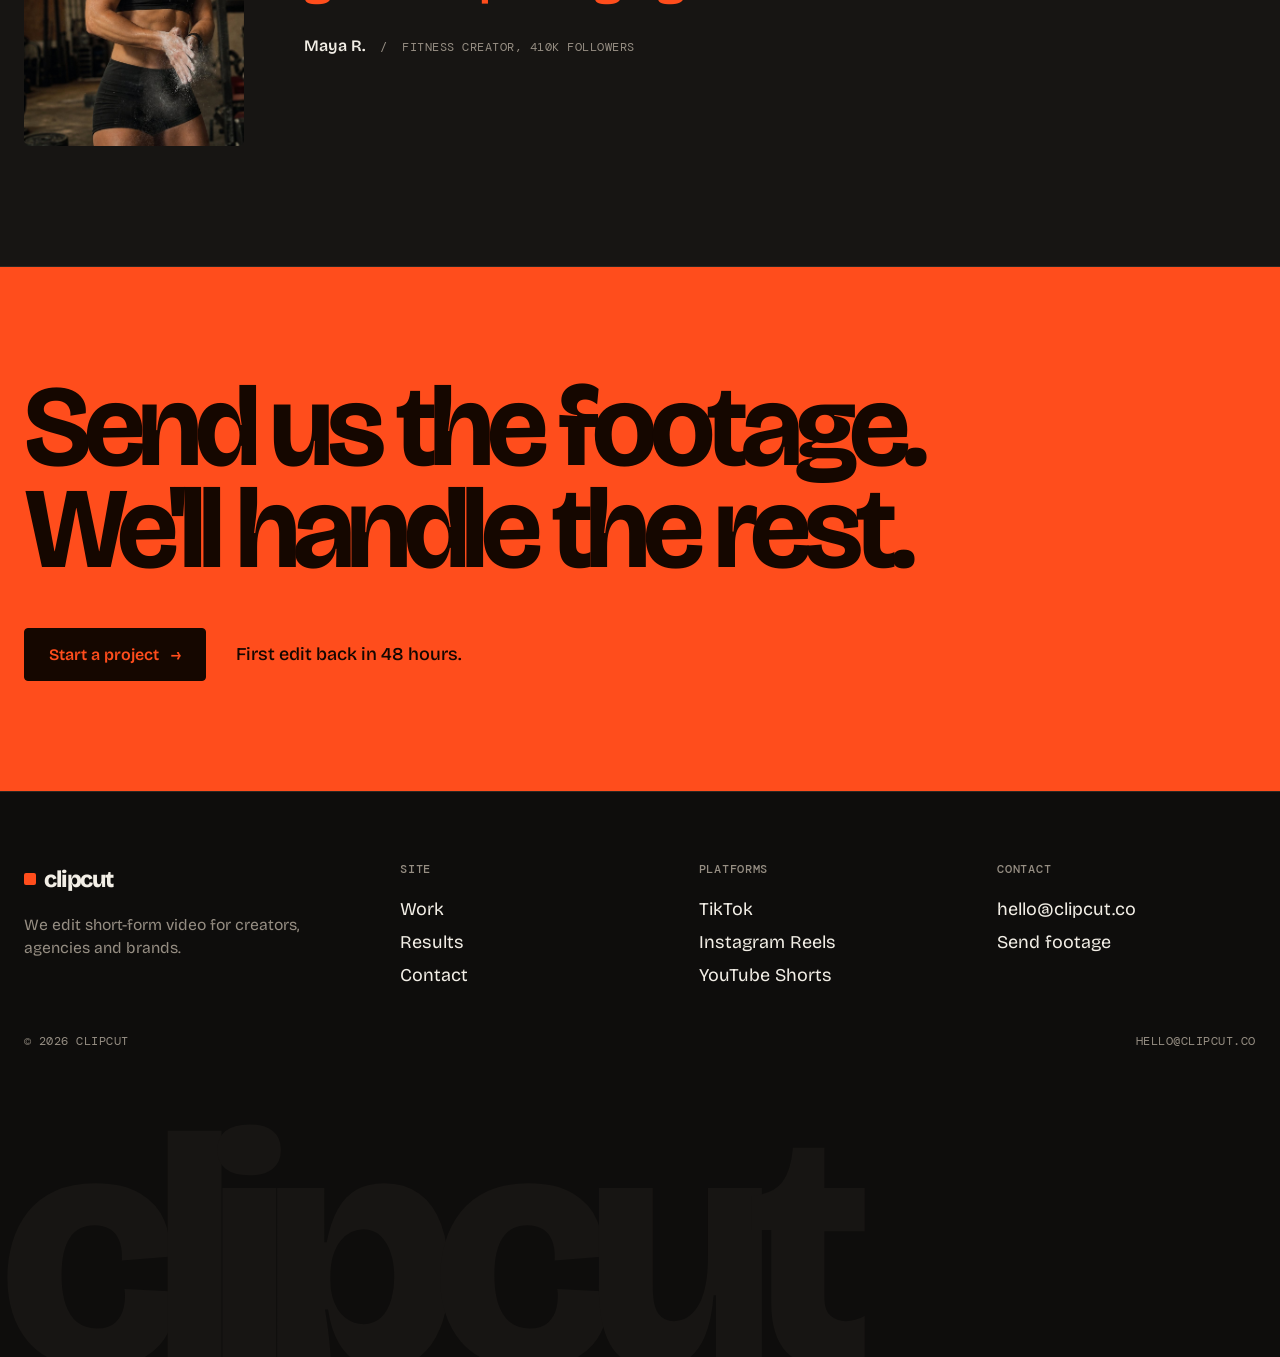
==== commit cfae742e: "Redesign: editorial look, photo thumbnails, timeline hero, tighter copy Co-authored-by: arena-agent " ====
--- a/index.html
+++ b/index.html
@@ -1,87 +1,93 @@
 <!doctype html>
 <html lang="en"><head>
 <meta charset="utf-8"><meta name="viewport" content="width=device-width,initial-scale=1">
-<title>ClipCut — Short-form video editing that gets views</title><meta name="description" content="ClipCut edits TikToks, Reels and Shorts for agencies, creators and brands. Send clips, we edit, you go live.">
-<meta name="theme-color" content="#07070a">
-<link rel="icon" href="data:image/svg+xml,%3Csvg xmlns='http://www.w3.org/2000/svg' viewBox='0 0 32 32'%3E%3Crect width='32' height='32' rx='9' fill='%23c6ff3d'/%3E%3Cpath d='M12 9l12 7-12 7z' fill='%230b0f00'/%3E%3C/svg%3E">
+<title>ClipCut: short-form video editing for creators and brands</title><meta name="description" content="We edit TikToks, Reels and Shorts for creators, agencies and brands. Send clips, get edits back in 48 hours.">
+<meta name="theme-color" content="#0e0d0c">
+<link rel="icon" href="data:image/svg+xml,%3Csvg xmlns='http://www.w3.org/2000/svg' viewBox='0 0 32 32'%3E%3Crect width='32' height='32' fill='%230e0d0c'/%3E%3Crect x='9' y='9' width='14' height='14' rx='2' fill='%23ff4d1c'/%3E%3C/svg%3E">
 <link rel="preconnect" href="https://fonts.googleapis.com"><link rel="preconnect" href="https://fonts.gstatic.com" crossorigin>
-<link href="https://fonts.googleapis.com/css2?family=Space+Grotesk:wght@400;500;600;700&display=swap" rel="stylesheet">
+<link href="https://fonts.googleapis.com/css2?family=Bricolage+Grotesque:opsz,wght@12..96,400;12..96,500;12..96,600;12..96,700;12..96,800&family=DM+Mono:wght@400;500&display=swap" rel="stylesheet">
 <link rel="stylesheet" href="css/styles.css">
 </head><body>
 <header class="nav"><div class="wrap">
-<a href="index.html" class="logo" aria-label="ClipCut home"><i></i>ClipCut</a>
+<a href="index.html" class="logo" aria-label="ClipCut home">clipcut</a>
 <button class="burger" aria-label="Menu" aria-expanded="false"><span></span><span></span><span></span></button>
-<nav class="nav-links"><a href="index.html" aria-current="page">Home</a><a href="work.html">Work</a><a href="results.html">Results</a><a href="contact.html" class="btn btn-primary">Start a project</a></nav>
+<nav class="nav-links"><a href="work.html">Work</a><a href="results.html">Results</a><a href="contact.html">Contact</a><a href="contact.html" class="btn">Send footage</a></nav>
 </div></header>
 <main>
-<section class="hero"><div class="wrap hero-grid">
-<div><span class="eyebrow">Short-form editing agency</span>
-<h1>Edits that make people <span class="hl">stop scrolling.</span></h1>
-<p class="lead">We turn your raw footage into scroll-stopping TikToks, Reels and Shorts — built for retention, shipped in 48 hours, so you can focus on creating.</p>
-<div class="cta"><a class="btn btn-primary" href="contact.html">Start a project <svg viewBox="0 0 24 24" fill="none" stroke="currentColor" stroke-width="2.5" stroke-linecap="round" stroke-linejoin="round"><path d="M5 12h14M13 6l6 6-6 6"/></svg></a><a class="btn btn-ghost" href="work.html">See our work</a></div>
-<div class="proof"><div class="avatars"><span style="--h:80">A</span><span style="--h:330">M</span><span style="--h:200">J</span><span style="--h:40">S</span><span style="--h:270">+</span></div>
-<small><span class="stars">★★★★★</span><b>Trusted by 120+ creators &amp; brands</b>150M+ views edited</small></div></div>
-<div class="phones" aria-hidden="true">
-<article class="vcard" style="--h:330" data-cat="reels"><span class="badge">Reels</span><div class="play"></div>
-<div class="meta"><h3>Gym transformation reel</h3><div class="stats"><span>▶ <b>860K</b></span><span>♥ <b>92K</b></span><span>💬 <b>1.8K</b></span></div></div><div class="bar"></div></article><article class="vcard" style="--h:80" data-cat="tiktok"><span class="badge">TikTok</span><div class="play"></div>
-<div class="meta"><h3>Founder story: $0 → $1M</h3><div class="stats"><span>▶ <b>1.2M</b></span><span>♥ <b>148K</b></span><span>💬 <b>3.1K</b></span></div></div><div class="bar"></div></article><article class="vcard" style="--h:200" data-cat="shorts"><span class="badge">Shorts</span><div class="play"></div>
-<div class="meta"><h3>3 hooks that stop the scroll</h3><div class="stats"><span>▶ <b>2.4M</b></span><span>♥ <b>210K</b></span><span>💬 <b>5.4K</b></span></div></div><div class="bar"></div></article>
-</div></div></section>
-<div class="marquee" aria-hidden="true"><div class="marquee-track">
-<span>TikTok</span><span>Instagram Reels</span><span>YouTube Shorts</span><span>UGC Ads</span><span>Podcast Clips</span><span>Talking-head</span><span>TikTok</span><span>Instagram Reels</span><span>YouTube Shorts</span><span>UGC Ads</span><span>Podcast Clips</span><span>Talking-head</span><span>TikTok</span><span>Instagram Reels</span><span>YouTube Shorts</span><span>UGC Ads</span><span>Podcast Clips</span><span>Talking-head</span><span>TikTok</span><span>Instagram Reels</span><span>YouTube Shorts</span><span>UGC Ads</span><span>Podcast Clips</span><span>Talking-head</span></div></div>
+<section class="hero"><div class="wrap">
+<div class="hero-grid"><div>
+<h1>Short-form edits people <span class="acc">actually finish.</span></h1>
+<div class="hero-copy"><p class="lead">We cut TikToks, Reels and Shorts for creators, agencies and brands. You send the raw footage. Two days later you get something worth posting.</p>
+<div class="hero-btns"><a class="btn fill" href="contact.html">Start a project <span>→</span></a><a class="btn" href="work.html">See the work</a></div></div>
+<p class="hero-note mono"><b>120+</b> clients &nbsp;/&nbsp; <b>2,400</b> videos edited &nbsp;/&nbsp; <b>150M</b> views</p></div>
+<div class="cluster" aria-hidden="true">
+<div class="hc"><img src="img/v5.jpg" alt=""><span class="rec">REC</span></div>
+<div class="hc"><img src="img/v1.jpg" alt=""><span class="rec">REC</span></div>
+<div class="hc"><img src="img/v3.jpg" alt=""><span class="rec">REC</span></div>
+<div class="sticker"><div><b>68%</b><small>avg. watch-through</small></div></div></div></div></div>
+<div class="timeline" aria-hidden="true">
+<div class="tl-bar mono"><span>Sequence 01 · 1080×1920 · 30fps</span><span>Hook / Cut / Captions / Sound</span></div>
+<div class="ruler"></div>
+<div class="track v"><div class="c" style="--w:1.4;background-image:url(img/v1.jpg)"><i>A001</i></div><div class="c" style="--w:0.8;background-image:url(img/v5.jpg)"><i>A002</i></div><div class="c" style="--w:1.1;background-image:url(img/v2.jpg)"><i>A003</i></div><div class="c" style="--w:0.7;background-image:url(img/v6.jpg)"><i>A004</i></div><div class="c" style="--w:1.3;background-image:url(img/v3.jpg)"><i>A005</i></div><div class="c" style="--w:0.9;background-image:url(img/v8.jpg)"><i>A006</i></div><div class="c" style="--w:0.8;background-image:url(img/v7.jpg)"><i>A007</i></div><div class="c" style="--w:1.2;background-image:url(img/v4.jpg)"><i>A008</i></div></div>
+<div class="track t"><span>stop scrolling</span><span class="o">cut</span><span>this is the mistake</span><span class="o">cut</span><span>watch till the end</span><span class="o">cut</span><span>here's what happened</span><span class="o">cut</span><span>follow for more</span></div>
+<div class="track a"><svg viewBox="0 0 1200 46" preserveAspectRatio="none"><rect x="0" y="21.5" width="2" height="3.0" fill="#7a7167"/><rect x="4" y="20.3" width="2" height="5.4" fill="#7a7167"/><rect x="8" y="21.5" width="2" height="3.0" fill="#7a7167"/><rect x="12" y="21.4" width="2" height="3.1" fill="#7a7167"/><rect x="16" y="18.6" width="2" height="8.9" fill="#7a7167"/><rect x="20" y="21.5" width="2" height="3.0" fill="#7a7167"/><rect x="24" y="18.1" width="2" height="9.8" fill="#7a7167"/><rect x="28" y="21.2" width="2" height="3.6" fill="#7a7167"/><rect x="32" y="18.8" width="2" height="8.4" fill="#7a7167"/><rect x="36" y="21.5" width="2" height="3.0" fill="#7a7167"/><rect x="40" y="21.5" width="2" height="3.0" fill="#7a7167"/><rect x="44" y="21.5" width="2" height="3.0" fill="#7a7167"/><rect x="48" y="17.5" width="2" height="11.0" fill="#7a7167"/><rect x="52" y="20.3" width="2" height="5.3" fill="#7a7167"/><rect x="56" y="21.5" width="2" height="3.0" fill="#7a7167"/><rect x="60" y="21.5" width="2" height="3.0" fill="#7a7167"/><rect x="64" y="18.7" width="2" height="8.7" fill="#7a7167"/><rect x="68" y="18.8" width="2" height="8.3" fill="#7a7167"/><rect x="72" y="21.0" width="2" height="3.9" fill="#7a7167"/><rect x="76" y="21.5" width="2" height="3.0" fill="#7a7167"/><rect x="80" y="21.5" width="2" height="3.0" fill="#7a7167"/><rect x="84" y="21.5" width="2" height="3.0" fill="#7a7167"/><rect x="88" y="21.5" width="2" height="3.1" fill="#7a7167"/><rect x="92" y="21.0" width="2" height="4.0" fill="#7a7167"/><rect x="96" y="21.5" width="2" height="3.0" fill="#7a7167"/><rect x="100" y="21.5" width="2" height="3.0" fill="#7a7167"/><rect x="104" y="20.6" width="2" height="4.8" fill="#7a7167"/><rect x="108" y="16.4" width="2" height="13.2" fill="#7a7167"/><rect x="112" y="20.8" width="2" height="4.5" fill="#7a7167"/><rect x="116" y="18.0" width="2" height="10.1" fill="#7a7167"/><rect x="120" y="20.3" width="2" height="5.5" fill="#7a7167"/><rect x="124" y="19.6" width="2" height="6.8" fill="#7a7167"/><rect x="128" y="21.4" width="2" height="3.3" fill="#7a7167"/><rect x="132" y="21.5" width="2" height="3.0" fill="#7a7167"/><rect x="136" y="19.8" width="2" height="6.5" fill="#7a7167"/><rect x="140" y="21.5" width="2" height="3.0" fill="#7a7167"/><rect x="144" y="20.5" width="2" height="4.9" fill="#7a7167"/><rect x="148" y="17.7" width="2" height="10.5" fill="#7a7167"/><rect x="152" y="20.2" width="2" height="5.5" fill="#7a7167"/><rect x="156" y="16.7" width="2" height="12.5" fill="#7a7167"/><rect x="160" y="19.0" width="2" height="8.0" fill="#7a7167"/><rect x="164" y="21.5" width="2" height="3.0" fill="#7a7167"/><rect x="168" y="21.0" width="2" height="3.9" fill="#7a7167"/><rect x="172" y="16.4" width="2" height="13.1" fill="#7a7167"/><rect x="176" y="21.5" width="2" height="3.0" fill="#7a7167"/><rect x="180" y="17.7" width="2" height="10.5" fill="#7a7167"/><rect x="184" y="15.2" width="2" height="15.5" fill="#7a7167"/><rect x="188" y="21.5" width="2" height="3.0" fill="#7a7167"/><rect x="192" y="21.5" width="2" height="3.0" fill="#7a7167"/><rect x="196" y="20.3" width="2" height="5.4" fill="#7a7167"/><rect x="200" y="21.4" width="2" height="3.1" fill="#7a7167"/><rect x="204" y="21.5" width="2" height="3.0" fill="#7a7167"/><rect x="208" y="19.0" width="2" height="8.1" fill="#7a7167"/><rect x="212" y="20.9" width="2" height="4.2" fill="#7a7167"/><rect x="216" y="21.4" width="2" height="3.2" fill="#7a7167"/><rect x="220" y="20.9" width="2" height="4.2" fill="#7a7167"/><rect x="224" y="19.6" width="2" height="6.9" fill="#7a7167"/><rect x="228" y="21.5" width="2" height="3.0" fill="#7a7167"/><rect x="232" y="21.5" width="2" height="3.0" fill="#7a7167"/><rect x="236" y="19.2" width="2" height="7.6" fill="#7a7167"/><rect x="240" y="21.1" width="2" height="3.8" fill="#7a7167"/><rect x="244" y="21.0" width="2" height="4.0" fill="#7a7167"/><rect x="248" y="21.4" width="2" height="3.2" fill="#7a7167"/><rect x="252" y="18.4" width="2" height="9.3" fill="#7a7167"/><rect x="256" y="19.3" width="2" height="7.5" fill="#7a7167"/><rect x="260" y="20.9" width="2" height="4.3" fill="#7a7167"/><rect x="264" y="17.6" width="2" height="10.9" fill="#7a7167"/><rect x="268" y="14.1" width="2" height="17.9" fill="#7a7167"/><rect x="272" y="16.3" width="2" height="13.4" fill="#7a7167"/><rect x="276" y="21.5" width="2" height="3.0" fill="#7a7167"/><rect x="280" y="15.9" width="2" height="14.3" fill="#7a7167"/><rect x="284" y="20.0" width="2" height="5.9" fill="#7a7167"/><rect x="288" y="12.9" width="2" height="20.2" fill="#7a7167"/><rect x="292" y="9.1" width="2" height="27.7" fill="#7a7167"/><rect x="296" y="21.0" width="2" height="3.9" fill="#7a7167"/><rect x="300" y="19.1" width="2" height="7.8" fill="#7a7167"/><rect x="304" y="17.3" width="2" height="11.5" fill="#7a7167"/><rect x="308" y="18.2" width="2" height="9.7" fill="#7a7167"/><rect x="312" y="17.7" width="2" height="10.5" fill="#7a7167"/><rect x="316" y="21.5" width="2" height="3.0" fill="#7a7167"/><rect x="320" y="21.5" width="2" height="3.0" fill="#7a7167"/><rect x="324" y="21.2" width="2" height="3.7" fill="#7a7167"/><rect x="328" y="16.6" width="2" height="12.9" fill="#7a7167"/><rect x="332" y="20.6" width="2" height="4.8" fill="#7a7167"/><rect x="336" y="21.1" width="2" height="3.8" fill="#7a7167"/><rect x="340" y="21.1" width="2" height="3.8" fill="#7a7167"/><rect x="344" y="17.8" width="2" height="10.4" fill="#7a7167"/><rect x="348" y="19.0" width="2" height="8.0" fill="#7a7167"/><rect x="352" y="20.2" width="2" height="5.6" fill="#7a7167"/><rect x="356" y="21.5" width="2" height="3.0" fill="#7a7167"/><rect x="360" y="17.9" width="2" height="10.1" fill="#7a7167"/><rect x="364" y="21.5" width="2" height="3.0" fill="#7a7167"/><rect x="368" y="21.1" width="2" height="3.7" fill="#7a7167"/><rect x="372" y="18.7" width="2" height="8.6" fill="#7a7167"/><rect x="376" y="21.5" width="2" height="3.0" fill="#7a7167"/><rect x="380" y="20.2" width="2" height="5.6" fill="#7a7167"/><rect x="384" y="19.2" width="2" height="7.7" fill="#7a7167"/><rect x="388" y="18.0" width="2" height="10.0" fill="#7a7167"/><rect x="392" y="21.2" width="2" height="3.6" fill="#7a7167"/><rect x="396" y="21.5" width="2" height="3.0" fill="#7a7167"/><rect x="400" y="21.5" width="2" height="3.0" fill="#7a7167"/><rect x="404" y="20.5" width="2" height="5.0" fill="#7a7167"/><rect x="408" y="21.5" width="2" height="3.0" fill="#7a7167"/><rect x="412" y="18.2" width="2" height="9.7" fill="#7a7167"/><rect x="416" y="20.1" width="2" height="5.8" fill="#7a7167"/><rect x="420" y="21.1" width="2" height="3.8" fill="#7a7167"/><rect x="424" y="18.0" width="2" height="9.9" fill="#7a7167"/><rect x="428" y="21.5" width="2" height="3.0" fill="#7a7167"/><rect x="432" y="18.5" width="2" height="9.0" fill="#7a7167"/><rect x="436" y="18.0" width="2" height="10.1" fill="#7a7167"/><rect x="440" y="14.9" width="2" height="16.1" fill="#7a7167"/><rect x="444" y="20.6" width="2" height="4.9" fill="#7a7167"/><rect x="448" y="15.7" width="2" height="14.7" fill="#7a7167"/><rect x="452" y="21.5" width="2" height="3.0" fill="#7a7167"/><rect x="456" y="21.5" width="2" height="3.0" fill="#7a7167"/><rect x="460" y="21.5" width="2" height="3.0" fill="#7a7167"/><rect x="464" y="16.6" width="2" height="12.9" fill="#7a7167"/><rect x="468" y="18.5" width="2" height="9.0" fill="#7a7167"/><rect x="472" y="17.7" width="2" height="10.6" fill="#7a7167"/><rect x="476" y="17.9" width="2" height="10.2" fill="#7a7167"/><rect x="480" y="20.0" width="2" height="6.1" fill="#7a7167"/><rect x="484" y="20.7" width="2" height="4.6" fill="#7a7167"/><rect x="488" y="19.1" width="2" height="7.9" fill="#7a7167"/><rect x="492" y="20.2" width="2" height="5.7" fill="#7a7167"/><rect x="496" y="21.5" width="2" height="3.0" fill="#7a7167"/><rect x="500" y="21.5" width="2" height="3.0" fill="#7a7167"/><rect x="504" y="21.5" width="2" height="3.0" fill="#7a7167"/><rect x="508" y="21.5" width="2" height="3.0" fill="#7a7167"/><rect x="512" y="21.5" width="2" height="3.0" fill="#7a7167"/><rect x="516" y="21.5" width="2" height="3.0" fill="#7a7167"/><rect x="520" y="21.5" width="2" height="3.0" fill="#7a7167"/><rect x="524" y="21.5" width="2" height="3.0" fill="#7a7167"/><rect x="528" y="20.9" width="2" height="4.2" fill="#7a7167"/><rect x="532" y="21.3" width="2" height="3.3" fill="#7a7167"/><rect x="536" y="16.7" width="2" height="12.5" fill="#7a7167"/><rect x="540" y="21.5" width="2" height="3.0" fill="#7a7167"/><rect x="544" y="21.5" width="2" height="3.0" fill="#7a7167"/><rect x="548" y="21.5" width="2" height="3.0" fill="#7a7167"/><rect x="552" y="21.5" width="2" height="3.0" fill="#7a7167"/><rect x="556" y="19.3" width="2" height="7.5" fill="#7a7167"/><rect x="560" y="21.5" width="2" height="3.0" fill="#7a7167"/><rect x="564" y="21.3" width="2" height="3.4" fill="#7a7167"/><rect x="568" y="14.6" width="2" height="16.8" fill="#7a7167"/><rect x="572" y="10.8" width="2" height="24.4" fill="#7a7167"/><rect x="576" y="17.4" width="2" height="11.1" fill="#7a7167"/><rect x="580" y="21.5" width="2" height="3.0" fill="#7a7167"/><rect x="584" y="20.9" width="2" height="4.2" fill="#7a7167"/><rect x="588" y="21.5" width="2" height="3.0" fill="#7a7167"/><rect x="592" y="20.6" width="2" height="4.7" fill="#7a7167"/><rect x="596" y="19.5" width="2" height="7.0" fill="#7a7167"/><rect x="600" y="21.5" width="2" height="3.0" fill="#7a7167"/><rect x="604" y="20.4" width="2" height="5.2" fill="#7a7167"/><rect x="608" y="11.4" width="2" height="23.2" fill="#7a7167"/><rect x="612" y="21.4" width="2" height="3.3" fill="#7a7167"/><rect x="616" y="20.6" width="2" height="4.9" fill="#7a7167"/><rect x="620" y="21.5" width="2" height="3.0" fill="#7a7167"/><rect x="624" y="21.5" width="2" height="3.0" fill="#7a7167"/><rect x="628" y="21.5" width="2" height="3.0" fill="#7a7167"/><rect x="632" y="13.0" width="2" height="20.0" fill="#7a7167"/><rect x="636" y="21.3" width="2" height="3.4" fill="#7a7167"/><rect x="640" y="19.7" width="2" height="6.7" fill="#7a7167"/><rect x="644" y="19.4" width="2" height="7.3" fill="#7a7167"/><rect x="648" y="21.5" width="2" height="3.0" fill="#7a7167"/><rect x="652" y="20.4" width="2" height="5.2" fill="#7a7167"/><rect x="656" y="20.8" width="2" height="4.4" fill="#7a7167"/><rect x="660" y="19.4" width="2" height="7.1" fill="#7a7167"/><rect x="664" y="19.3" width="2" height="7.5" fill="#7a7167"/><rect x="668" y="21.5" width="2" height="3.0" fill="#7a7167"/><rect x="672" y="21.5" width="2" height="3.0" fill="#7a7167"/><rect x="676" y="21.3" width="2" height="3.4" fill="#7a7167"/><rect x="680" y="19.8" width="2" height="6.4" fill="#7a7167"/><rect x="684" y="14.6" width="2" height="16.7" fill="#7a7167"/><rect x="688" y="19.4" width="2" height="7.2" fill="#7a7167"/><rect x="692" y="18.0" width="2" height="10.1" fill="#7a7167"/><rect x="696" y="20.5" width="2" height="5.0" fill="#7a7167"/><rect x="700" y="17.3" width="2" height="11.5" fill="#7a7167"/><rect x="704" y="21.5" width="2" height="3.0" fill="#7a7167"/><rect x="708" y="18.0" width="2" height="10.1" fill="#7a7167"/><rect x="712" y="21.5" width="2" height="3.0" fill="#7a7167"/><rect x="716" y="21.5" width="2" height="3.0" fill="#7a7167"/><rect x="720" y="19.2" width="2" height="7.6" fill="#7a7167"/><rect x="724" y="21.5" width="2" height="3.0" fill="#7a7167"/><rect x="728" y="21.5" width="2" height="3.0" fill="#7a7167"/><rect x="732" y="14.8" width="2" height="16.3" fill="#7a7167"/><rect x="736" y="17.2" width="2" height="11.5" fill="#7a7167"/><rect x="740" y="21.4" width="2" height="3.2" fill="#7a7167"/><rect x="744" y="8.4" width="2" height="29.2" fill="#7a7167"/><rect x="748" y="17.1" width="2" height="11.8" fill="#7a7167"/><rect x="752" y="18.5" width="2" height="9.1" fill="#7a7167"/><rect x="756" y="21.5" width="2" height="3.0" fill="#7a7167"/><rect x="760" y="21.5" width="2" height="3.0" fill="#7a7167"/><rect x="764" y="19.9" width="2" height="6.2" fill="#7a7167"/><rect x="768" y="21.5" width="2" height="3.0" fill="#7a7167"/><rect x="772" y="20.4" width="2" height="5.2" fill="#7a7167"/><rect x="776" y="17.1" width="2" height="11.8" fill="#7a7167"/><rect x="780" y="17.5" width="2" height="11.1" fill="#7a7167"/><rect x="784" y="20.9" width="2" height="4.3" fill="#7a7167"/><rect x="788" y="19.8" width="2" height="6.4" fill="#7a7167"/><rect x="792" y="19.8" width="2" height="6.4" fill="#7a7167"/><rect x="796" y="18.7" width="2" height="8.6" fill="#7a7167"/><rect x="800" y="19.5" width="2" height="7.0" fill="#7a7167"/><rect x="804" y="21.1" width="2" height="3.8" fill="#7a7167"/><rect x="808" y="19.5" width="2" height="7.0" fill="#7a7167"/><rect x="812" y="20.9" width="2" height="4.1" fill="#7a7167"/><rect x="816" y="21.5" width="2" height="3.0" fill="#7a7167"/><rect x="820" y="20.1" width="2" height="5.9" fill="#7a7167"/><rect x="824" y="20.9" width="2" height="4.2" fill="#7a7167"/><rect x="828" y="18.3" width="2" height="9.3" fill="#7a7167"/><rect x="832" y="20.2" width="2" height="5.5" fill="#7a7167"/><rect x="836" y="17.9" width="2" height="10.3" fill="#7a7167"/><rect x="840" y="19.6" width="2" height="6.9" fill="#7a7167"/><rect x="844" y="21.5" width="2" height="3.0" fill="#7a7167"/><rect x="848" y="15.4" width="2" height="15.2" fill="#7a7167"/><rect x="852" y="17.3" width="2" height="11.3" fill="#7a7167"/><rect x="856" y="21.5" width="2" height="3.0" fill="#7a7167"/><rect x="860" y="20.3" width="2" height="5.3" fill="#7a7167"/><rect x="864" y="21.2" width="2" height="3.7" fill="#7a7167"/><rect x="868" y="21.0" width="2" height="3.9" fill="#7a7167"/><rect x="872" y="15.6" width="2" height="14.8" fill="#7a7167"/><rect x="876" y="17.8" width="2" height="10.5" fill="#7a7167"/><rect x="880" y="17.0" width="2" height="12.1" fill="#7a7167"/><rect x="884" y="14.8" width="2" height="16.4" fill="#7a7167"/><rect x="888" y="15.0" width="2" height="16.0" fill="#7a7167"/><rect x="892" y="21.5" width="2" height="3.0" fill="#7a7167"/><rect x="896" y="19.2" width="2" height="7.6" fill="#7a7167"/><rect x="900" y="18.0" width="2" height="10.1" fill="#7a7167"/><rect x="904" y="21.5" width="2" height="3.0" fill="#7a7167"/><rect x="908" y="21.5" width="2" height="3.0" fill="#7a7167"/><rect x="912" y="16.7" width="2" height="12.5" fill="#7a7167"/><rect x="916" y="21.5" width="2" height="3.0" fill="#7a7167"/><rect x="920" y="13.7" width="2" height="18.5" fill="#7a7167"/><rect x="924" y="21.5" width="2" height="3.0" fill="#7a7167"/><rect x="928" y="16.2" width="2" height="13.6" fill="#7a7167"/><rect x="932" y="20.1" width="2" height="5.7" fill="#7a7167"/><rect x="936" y="21.5" width="2" height="3.0" fill="#7a7167"/><rect x="940" y="21.1" width="2" height="3.8" fill="#7a7167"/><rect x="944" y="21.5" width="2" height="3.0" fill="#7a7167"/><rect x="948" y="20.7" width="2" height="4.6" fill="#7a7167"/><rect x="952" y="21.5" width="2" height="3.0" fill="#7a7167"/><rect x="956" y="19.8" width="2" height="6.3" fill="#7a7167"/><rect x="960" y="21.5" width="2" height="3.0" fill="#7a7167"/><rect x="964" y="20.5" width="2" height="5.0" fill="#7a7167"/><rect x="968" y="19.2" width="2" height="7.7" fill="#7a7167"/><rect x="972" y="18.6" width="2" height="8.9" fill="#7a7167"/><rect x="976" y="21.0" width="2" height="3.9" fill="#7a7167"/><rect x="980" y="20.3" width="2" height="5.5" fill="#7a7167"/><rect x="984" y="16.8" width="2" height="12.4" fill="#7a7167"/><rect x="988" y="19.2" width="2" height="7.5" fill="#7a7167"/><rect x="992" y="15.8" width="2" height="14.4" fill="#7a7167"/><rect x="996" y="18.9" width="2" height="8.2" fill="#7a7167"/><rect x="1000" y="18.0" width="2" height="9.9" fill="#7a7167"/><rect x="1004" y="21.5" width="2" height="3.0" fill="#7a7167"/><rect x="1008" y="21.5" width="2" height="3.0" fill="#7a7167"/><rect x="1012" y="21.5" width="2" height="3.0" fill="#7a7167"/><rect x="1016" y="20.2" width="2" height="5.6" fill="#7a7167"/><rect x="1020" y="21.5" width="2" height="3.0" fill="#7a7167"/><rect x="1024" y="13.8" width="2" height="18.4" fill="#7a7167"/><rect x="1028" y="21.5" width="2" height="3.0" fill="#7a7167"/><rect x="1032" y="20.1" width="2" height="5.8" fill="#7a7167"/><rect x="1036" y="17.5" width="2" height="11.0" fill="#7a7167"/><rect x="1040" y="21.5" width="2" height="3.0" fill="#7a7167"/><rect x="1044" y="16.5" width="2" height="12.9" fill="#7a7167"/><rect x="1048" y="20.3" width="2" height="5.5" fill="#7a7167"/><rect x="1052" y="17.9" width="2" height="10.2" fill="#7a7167"/><rect x="1056" y="15.5" width="2" height="15.1" fill="#7a7167"/><rect x="1060" y="20.4" width="2" height="5.3" fill="#7a7167"/><rect x="1064" y="18.8" width="2" height="8.5" fill="#7a7167"/><rect x="1068" y="19.8" width="2" height="6.4" fill="#7a7167"/><rect x="1072" y="21.5" width="2" height="3.0" fill="#7a7167"/><rect x="1076" y="20.0" width="2" height="5.9" fill="#7a7167"/><rect x="1080" y="21.5" width="2" height="3.0" fill="#7a7167"/><rect x="1084" y="19.1" width="2" height="7.8" fill="#7a7167"/><rect x="1088" y="18.1" width="2" height="9.7" fill="#7a7167"/><rect x="1092" y="21.1" width="2" height="3.7" fill="#7a7167"/><rect x="1096" y="20.5" width="2" height="5.1" fill="#7a7167"/><rect x="1100" y="21.5" width="2" height="3.0" fill="#7a7167"/><rect x="1104" y="20.8" width="2" height="4.3" fill="#7a7167"/><rect x="1108" y="21.3" width="2" height="3.4" fill="#7a7167"/><rect x="1112" y="19.3" width="2" height="7.3" fill="#7a7167"/><rect x="1116" y="21.5" width="2" height="3.0" fill="#7a7167"/><rect x="1120" y="19.8" width="2" height="6.5" fill="#7a7167"/><rect x="1124" y="21.5" width="2" height="3.0" fill="#7a7167"/><rect x="1128" y="15.6" width="2" height="14.7" fill="#7a7167"/><rect x="1132" y="21.5" width="2" height="3.0" fill="#7a7167"/><rect x="1136" y="20.8" width="2" height="4.5" fill="#7a7167"/><rect x="1140" y="15.9" width="2" height="14.2" fill="#7a7167"/><rect x="1144" y="20.2" width="2" height="5.6" fill="#7a7167"/><rect x="1148" y="21.5" width="2" height="3.0" fill="#7a7167"/><rect x="1152" y="13.6" width="2" height="18.8" fill="#7a7167"/><rect x="1156" y="19.1" width="2" height="7.7" fill="#7a7167"/><rect x="1160" y="21.5" width="2" height="3.0" fill="#7a7167"/><rect x="1164" y="20.8" width="2" height="4.4" fill="#7a7167"/><rect x="1168" y="19.1" width="2" height="7.7" fill="#7a7167"/><rect x="1172" y="19.2" width="2" height="7.7" fill="#7a7167"/><rect x="1176" y="19.5" width="2" height="7.1" fill="#7a7167"/><rect x="1180" y="21.2" width="2" height="3.6" fill="#7a7167"/><rect x="1184" y="15.7" width="2" height="14.7" fill="#7a7167"/><rect x="1188" y="19.5" width="2" height="7.0" fill="#7a7167"/><rect x="1192" y="20.7" width="2" height="4.6" fill="#7a7167"/><rect x="1196" y="12.7" width="2" height="20.6" fill="#7a7167"/></svg></div>
+<div class="playhead"><b>00:00:00</b></div></div></section>
 
-<section id="problem"><div class="wrap">
-<div class="sec-head rv"><span class="eyebrow">The problem</span><h2>You're posting. <span class="hl">Nobody's watching.</span></h2>
-<p class="lead">Great ideas die in bad edits. If this sounds familiar, it's not your content — it's the cut.</p></div>
-<div class="problem-grid">
-<div class="pcard rv"><div class="big">&lt;3s</div><h3>Low retention</h3><p>Viewers swipe before the hook lands. Slow intros and flat pacing kill reach on every platform.</p>
-<div class="drop"><svg viewBox="0 0 200 60" preserveAspectRatio="none"><path d="M0 8 C40 10 50 40 90 44 S160 54 200 56"/></svg></div></div>
-<div class="pcard rv"><div class="big">0↗</div><h3>Inconsistent growth</h3><p>One post pops, the next flops. Without a repeatable editing style, there's no momentum to build on.</p>
-<div class="drop"><svg viewBox="0 0 200 60" preserveAspectRatio="none"><path d="M0 40 L30 14 L55 48 L90 20 L120 52 L160 24 L200 50"/></svg></div></div>
-<div class="pcard rv"><div class="big">12h</div><h3>Hours lost editing</h3><p>Every week you burn time in the timeline instead of creating, selling, or running the business.</p>
-<div class="drop"><svg viewBox="0 0 200 60" preserveAspectRatio="none"><path d="M0 52 L200 52 M0 52 C60 52 120 30 200 6"/></svg></div></div>
-</div>
-<div class="fix rv"><h3>ClipCut fixes the cut: <span class="hl">punchy hooks, tight pacing, captions that keep eyes glued.</span></h3><a class="btn btn-primary" href="results.html">See the results</a></div>
+<section class="light" id="problem"><div class="wrap">
+<div class="problem-top"><div class="rv"><span class="label"><b>01</b>The problem</span>
+<h2>Most viewers decide in the first three seconds.</h2>
+<p class="lead" style="margin-top:28px">If your video spends them on a slow intro, they're gone. The idea can be great and the edit still sinks it.</p></div>
+<figure class="chart rv"><svg viewBox="0 0 560 300" role="img" aria-label="Audience retention: a typical edit drops steeply, a ClipCut edit holds viewers">
+<line class="ax" x1="40" y1="20" x2="40" y2="260"/><line class="ax" x1="40" y1="260" x2="540" y2="260"/>
+<line class="ax" x1="40" y1="140" x2="540" y2="140" stroke-dasharray="3 5"/>
+<line class="ax" x1="116" y1="20" x2="116" y2="260" stroke-dasharray="3 5" stroke="#ff4d1c"/>
+<path class="grey" d="M40 34 C 80 70, 100 190, 150 215 S 300 245, 540 254"/>
+<path class="org" d="M40 34 C 80 48, 100 80, 150 98 S 320 128, 540 150"/>
+<text x="46" y="14">100%</text><text x="46" y="136" dy="-4">50%</text><text x="122" y="32" fill="#ff4d1c" style="fill:#ff4d1c">hook lands (0:03)</text>
+<text x="40" y="282">0:00</text><text x="500" y="282">0:30</text>
+<text x="360" y="112" style="fill:#ff4d1c">ClipCut edit</text><text x="360" y="234">typical edit</text></svg>
+<figcaption>Illustration of audience retention over a 30s video</figcaption></figure></div>
+<div class="symptoms">
+<div class="sym rv"><span class="n">/01</span><h3>Slow starts</h3><p>Intros, logos, throat-clearing. The swipe happens before the point does.</p></div>
+<div class="sym rv"><span class="n">/02</span><h3>Uneven results</h3><p>One video does numbers, the next goes nowhere, because every edit is a fresh experiment.</p></div>
+<div class="sym rv"><span class="n">/03</span><h3>Lost hours</h3><p>Time in the timeline that should go into filming, selling and running the business.</p></div></div>
+<div class="fixline rv"><p>We give you a repeatable edit: a sharp hook, tight pacing and captions that hold the eye.</p><a class="btn dark" href="results.html">See what it did <span>→</span></a></div>
 </div></section>
 
 <section id="how"><div class="wrap">
-<div class="sec-head center rv"><span class="eyebrow">How it works</span><h2>Three steps. Zero friction.</h2><p class="lead">Getting started takes five minutes. After that, it's on autopilot.</p></div>
-<div class="steps">
-<div class="step rv"><h3>Send Clips</h3><p>Drop your raw footage in a shared folder with a few notes on tone and goals. Any format, any length.</p><span class="ic">→ Takes 5 minutes</span></div>
-<div class="step rv"><h3>We Edit</h3><p>Our editors cut hooks, pacing, captions, sound and b-roll — tailored to your brand and platform.</p><span class="ic">→ Delivered in 48 hours</span></div>
-<div class="step rv"><h3>Go Live</h3><p>Approve, request tweaks, and post. Repeat weekly and watch consistent growth compound.</p><span class="ic">→ Unlimited revisions</span></div>
+<div class="how-head rv"><div><span class="label"><b>02</b>How it works</span><h2>Three steps.<br>Nothing to learn.</h2></div><p class="lead">Setup takes about five minutes. After that it's the same loop every week.</p></div>
+<div class="how-list">
+<div class="how rv"><span class="n">1</span><h3>Send clips</h3><p>Drop raw footage in a shared folder with a few notes on tone and goals. Any format, any length.</p><span class="t mono">5 minutes</span></div>
+<div class="how rv"><span class="n">2</span><h3>We edit</h3><p>An editor cuts the hook, pacing, captions, sound and b-roll to match your brand and the platform.</p><span class="t mono">48 hours</span></div>
+<div class="how rv"><span class="n">3</span><h3>Go live</h3><p>Approve it or ask for changes, then post. Revisions are unlimited until you're happy.</p><span class="t mono">Same day</span></div>
 </div></div></section>
 
-<section id="work"><div class="wrap">
-<div class="sec-head rv"><span class="eyebrow">Selected work</span><h2>Real videos. <span class="hl">Real numbers.</span></h2></div>
-<div class="work-grid rv"><article class="vcard" style="--h:80" data-cat="tiktok"><span class="badge">TikTok</span><div class="play"></div>
-<div class="meta"><h3>Founder story: $0 → $1M</h3><div class="stats"><span>▶ <b>1.2M</b></span><span>♥ <b>148K</b></span><span>💬 <b>3.1K</b></span></div></div><div class="bar"></div></article><article class="vcard" style="--h:330" data-cat="reels"><span class="badge">Reels</span><div class="play"></div>
-<div class="meta"><h3>Gym transformation reel</h3><div class="stats"><span>▶ <b>860K</b></span><span>♥ <b>92K</b></span><span>💬 <b>1.8K</b></span></div></div><div class="bar"></div></article><article class="vcard" style="--h:200" data-cat="shorts"><span class="badge">Shorts</span><div class="play"></div>
-<div class="meta"><h3>3 hooks that stop the scroll</h3><div class="stats"><span>▶ <b>2.4M</b></span><span>♥ <b>210K</b></span><span>💬 <b>5.4K</b></span></div></div><div class="bar"></div></article><article class="vcard" style="--h:40" data-cat="tiktok"><span class="badge">TikTok</span><div class="play"></div>
-<div class="meta"><h3>Day in the life — creator</h3><div class="stats"><span>▶ <b>540K</b></span><span>♥ <b>61K</b></span><span>💬 <b>920</b></span></div></div><div class="bar"></div></article></div>
-<div style="margin-top:40px;text-align:center"><a class="btn btn-ghost" href="work.html">View all work <svg viewBox="0 0 24 24" fill="none" stroke="currentColor" stroke-width="2.5" stroke-linecap="round" stroke-linejoin="round"><path d="M5 12h14M13 6l6 6-6 6"/></svg></a></div>
-</div></section>
+<section id="work" style="padding-top:40px"><div class="wrap">
+<div class="sec-top rv"><div><span class="label"><b>03</b>Recent work</span><h2>The numbers are real.</h2></div><a class="link" href="work.html">All work →</a></div>
+<div class="work-grid rv"><article class="clip" data-cat="tiktok"><div class="frame"><img src="img/v1.jpg" alt="Still from the video: Founder story: zero to first million" loading="lazy"><span class="plat">TikTok</span><span class="tc">0:47</span><i class="pl"></i></div>
+<div class="cap"><h3>Founder story: zero to first million</h3><p><b>1.2M</b> views · 148K likes</p></div></article><article class="clip" data-cat="reels"><div class="frame"><img src="img/v2.jpg" alt="Still from the video: Leg day, no filter" loading="lazy"><span class="plat">Reels</span><span class="tc">0:31</span><i class="pl"></i></div>
+<div class="cap"><h3>Leg day, no filter</h3><p><b>860K</b> views · 92K likes</p></div></article><article class="clip" data-cat="shorts"><div class="frame"><img src="img/v3.jpg" alt="Still from the video: Three skincare mistakes" loading="lazy"><span class="plat">Shorts</span><span class="tc">0:38</span><i class="pl"></i></div>
+<div class="cap"><h3>Three skincare mistakes</h3><p><b>2.4M</b> views · 210K likes</p></div></article><article class="clip" data-cat="shorts"><div class="frame"><img src="img/v4.jpg" alt="Still from the video: Why we stopped doing cold calls" loading="lazy"><span class="plat">Shorts</span><span class="tc">0:52</span><i class="pl"></i></div>
+<div class="cap"><h3>Why we stopped doing cold calls</h3><p><b>730K</b> views · 54K likes</p></div></article></div></div></section>
 
-<section><div class="wrap">
-<div class="bigstats rv"><div class="bigstat"><b data-count="1.2" data-dec="1" data-suffix="M">1.2M</b><span>views on a single client video</span></div>
-<div class="bigstat"><b data-count="10" data-prefix="+" data-suffix="K">+10K</b><span>followers gained in 30 days</span></div>
-<div class="bigstat"><b data-count="3" data-suffix="x">3x</b><span>average engagement lift</span></div>
-<div class="bigstat"><b data-count="48" data-suffix="h">48h</b><span>turnaround on every edit</span></div></div>
-<div class="tgrid">
-<div class="t rv"><span class="stars">★★★★★</span><p>“Our Reels went from 2K views to 200K. ClipCut just gets the pacing right.”</p><div class="who"><i style="--h:80"></i><div>Maya R.<small>Fitness creator</small></div></div></div>
-<div class="t rv"><span class="stars">★★★★★</span><p>“We resell their editing to our SMMA clients. Zero headaches, always on time.”</p><div class="who"><i style="--h:200"></i><div>Jordan K.<small>SMMA owner</small></div></div></div>
-<div class="t rv"><span class="stars">★★★★★</span><p>“Finally an editor who understands hooks. Our UGC ads convert like crazy.”</p><div class="who"><i style="--h:330"></i><div>Sofia L.<small>DTC brand founder</small></div></div></div>
-</div></div></section>
-<div class="cta-band"><div class="wrap rv"><div class="cta-box"><h2>Ready to turn clips into <span class="hl">views?</span></h2>
-<p>Send us your raw footage this week and get your first edit back in 48 hours.</p>
-<a class="btn btn-primary" href="contact.html">Start a project <svg viewBox="0 0 24 24" fill="none" stroke="currentColor" stroke-width="2.5" stroke-linecap="round" stroke-linejoin="round"><path d="M5 12h14M13 6l6 6-6 6"/></svg></a></div></div></div>
+<section style="padding-top:20px"><div class="wrap"><div class="nums rv">
+<div class="num"><b data-count="1.2" data-dec="1" data-suffix="M">1.2M</b><span>views on a single client video</span></div>
+<div class="num"><b data-count="10" data-prefix="+" data-suffix="K">+10K</b><span>followers in 30 days</span></div>
+<div class="num"><b data-count="3" data-suffix="x">3x</b><span>average engagement lift</span></div>
+<div class="num"><b data-count="48" data-suffix="h">48h</b><span>from footage to first edit</span></div></div></div></section>
+
+<section class="quote-sec"><div class="wrap quote-grid rv"><img src="img/v2.jpg" alt="Maya, fitness creator" loading="lazy">
+<div><blockquote>“Our Reels went from 2K views to 200K. I stopped guessing what works. <em>ClipCut just gets the pacing right.</em>”</blockquote>
+<p class="who mono"><b>Maya R.</b> &nbsp;/&nbsp; Fitness creator, 410K followers</p></div></div></section>
+<section class="cta-band"><div class="wrap rv"><h2>Send us the footage. <br>We'll handle the rest.</h2>
+<div class="cta-row"><a class="btn dark" href="contact.html">Start a project <span>→</span></a><p>First edit back in 48 hours.</p></div></div></section>
 </main>
 <footer><div class="wrap">
-<div class="foot"><div><a href="index.html" class="logo"><i></i>ClipCut</a><p>Short-form video editing for creators and brands who want to be watched — not scrolled past.</p></div>
-<nav><div><b>Pages</b><a href="index.html">Home</a><a href="work.html">Work</a><a href="results.html">Results</a><a href="contact.html">Contact</a></div>
-<div><b>Platforms</b><a href="work.html">TikTok</a><a href="work.html">Reels</a><a href="work.html">Shorts</a></div>
-<div><b>Say hi</b><a href="mailto:hello@clipcut.co">hello@clipcut.co</a><a href="contact.html">Book a call</a></div></nav></div>
-<p class="copy">© <span data-year>2026</span> ClipCut. All rights reserved.</p>
-</div></footer>
+<div class="foot"><div><a href="index.html" class="logo">clipcut</a><p>We edit short-form video for creators, agencies and brands.</p></div>
+<div><b>Site</b><a href="work.html">Work</a><a href="results.html">Results</a><a href="contact.html">Contact</a></div>
+<div><b>Platforms</b><a href="work.html">TikTok</a><a href="work.html">Instagram Reels</a><a href="work.html">YouTube Shorts</a></div>
+<div><b>Contact</b><a href="mailto:hello@clipcut.co">hello@clipcut.co</a><a href="contact.html">Send footage</a></div></div>
+<div class="copy mono"><span>© <span data-year>2026</span> ClipCut</span><span>hello@clipcut.co</span></div>
+</div><div class="wordmark" aria-hidden="true">clipcut</div></footer>
 <script src="js/main.js"></script>
 </body></html>
--- a/css/styles.css
+++ b/css/styles.css
@@ -1,249 +1,286 @@
-/* ClipCut — dark theme. Edit the variables below to rebrand. */
+/* ClipCut — edit the variables to rebrand */
 :root{
-  --bg:#07070a; --bg-2:#0e0e13; --card:#13131a; --line:#23232e;
-  --text:#f4f4f6; --muted:#9a9aa8;
-  --accent:#c6ff3d; --accent-ink:#0b0f00; --accent-2:#ff3d81;
-  --radius:20px; --max:1180px;
-  --font:'Space Grotesk','Inter',system-ui,-apple-system,Segoe UI,Roboto,sans-serif;
+  --ink:#0e0d0c; --ink-2:#171513; --line:#2b2723;
+  --paper:#efeae0; --paper-ink:#16130f; --paper-line:#cfc8ba;
+  --text:#f2eee6; --muted:#968e83;
+  --accent:#ff4d1c;
+  --max:1240px;
+  --display:'Bricolage Grotesque','Helvetica Neue',Arial,sans-serif;
+  --mono:'DM Mono',ui-monospace,Menlo,Consolas,monospace;
 }
 *{box-sizing:border-box;margin:0;padding:0}
 html{scroll-behavior:smooth}
-body{background:var(--bg);color:var(--text);font-family:var(--font);line-height:1.55;-webkit-font-smoothing:antialiased;overflow-x:hidden}
+body{background:var(--ink);color:var(--text);font-family:var(--display);font-size:18px;line-height:1.5;-webkit-font-smoothing:antialiased;overflow-x:hidden}
 a{color:inherit;text-decoration:none}
-img,svg{display:block;max-width:100%}
-.wrap{width:min(var(--max),100% - 40px);margin-inline:auto}
-section{padding:96px 0;position:relative}
-h1,h2,h3{line-height:1.05;letter-spacing:-.03em;font-weight:700}
-h1{font-size:clamp(2.6rem,7vw,5.4rem)}
-h2{font-size:clamp(2rem,4.6vw,3.4rem)}
-h3{font-size:1.25rem;letter-spacing:-.01em}
-p.lead{color:var(--muted);font-size:clamp(1.05rem,1.6vw,1.25rem);max-width:620px}
-.hl{color:var(--accent)}
-.eyebrow{display:inline-flex;gap:8px;align-items:center;font-size:.8rem;text-transform:uppercase;letter-spacing:.14em;color:var(--accent);border:1px solid var(--line);background:var(--bg-2);padding:7px 14px;border-radius:99px;margin-bottom:22px}
-.eyebrow::before{content:"";width:7px;height:7px;border-radius:50%;background:var(--accent);box-shadow:0 0 12px var(--accent)}
-.sec-head{max-width:720px;margin-bottom:56px}
-.sec-head.center{margin-inline:auto;text-align:center}
-.sec-head.center p.lead{margin-inline:auto}
-.sec-head p.lead{margin-top:18px}
+img{display:block;max-width:100%}
+::selection{background:var(--accent);color:#000}
+.wrap{width:min(var(--max),100% - 48px);margin-inline:auto}
+.mono{font-family:var(--mono);font-size:.78rem;letter-spacing:.04em;text-transform:uppercase}
+h1,h2,h3{font-weight:700;letter-spacing:-.04em;line-height:.96}
+h2{font-size:clamp(2.2rem,5.4vw,4.4rem)}
+h3{font-size:1.2rem;letter-spacing:-.02em;line-height:1.15}
+.acc{color:var(--accent)}
+section{padding:120px 0}
+.label{font-family:var(--mono);font-size:.78rem;letter-spacing:.06em;text-transform:uppercase;color:var(--muted);display:block;margin-bottom:26px}
+.label b{color:var(--accent);font-weight:500;margin-right:10px}
+.lead{color:#b9b1a5;font-size:clamp(1.05rem,1.5vw,1.25rem);max-width:540px}
 
 /* Buttons */
-.btn{display:inline-flex;align-items:center;gap:10px;font:600 1rem var(--font);padding:15px 26px;border-radius:99px;border:1px solid transparent;cursor:pointer;transition:transform .2s,box-shadow .2s,background .2s}
-.btn-primary{background:var(--accent);color:var(--accent-ink)}
-.btn-primary:hover{transform:translateY(-2px);box-shadow:0 10px 36px -8px var(--accent)}
-.btn-ghost{border-color:var(--line);background:var(--bg-2)}
-.btn-ghost:hover{border-color:var(--accent);transform:translateY(-2px)}
-.btn svg{width:18px;height:18px}
+.btn{display:inline-flex;align-items:center;gap:12px;font:600 1rem var(--display);padding:16px 24px;border-radius:4px;border:1.5px solid var(--text);background:transparent;color:var(--text);cursor:pointer;transition:background .2s,color .2s,border-color .2s}
+.btn:hover{background:var(--text);color:var(--ink)}
+.btn.fill{background:var(--accent);border-color:var(--accent);color:#150700}
+.btn.fill:hover{background:var(--text);border-color:var(--text);color:var(--ink)}
+.btn.dark{background:var(--paper-ink);border-color:var(--paper-ink);color:var(--paper)}
+.btn.dark:hover{background:transparent;color:var(--paper-ink)}
+.btn span{transition:transform .2s}.btn:hover span{transform:translateX(4px)}
+.link{border-bottom:1.5px solid currentColor;padding-bottom:2px;font-weight:600}
+.link:hover{color:var(--accent)}
 
 /* Nav */
-.nav{position:sticky;top:0;z-index:50;backdrop-filter:blur(14px);background:rgba(7,7,10,.72);border-bottom:1px solid rgba(255,255,255,.05)}
-.nav .wrap{display:flex;align-items:center;justify-content:space-between;height:72px}
-.logo{display:flex;align-items:center;gap:10px;font-weight:700;font-size:1.3rem;letter-spacing:-.03em}
-.logo i{width:30px;height:30px;border-radius:9px;background:var(--accent);display:grid;place-items:center}
-.logo i::after{content:"";border-left:10px solid var(--accent-ink);border-top:6px solid transparent;border-bottom:6px solid transparent;margin-left:3px}
-.nav-links{display:flex;gap:6px;align-items:center}
-.nav-links a:not(.btn){padding:8px 14px;border-radius:99px;color:var(--muted);font-size:.95rem;transition:.2s}
-.nav-links a:not(.btn):hover,.nav-links a[aria-current=page]{color:var(--text);background:var(--card)}
-.nav-links .btn{padding:10px 20px;margin-left:8px;font-size:.92rem}
-.burger{display:none;background:none;border:1px solid var(--line);border-radius:12px;width:44px;height:44px;color:var(--text);cursor:pointer}
-.burger span{display:block;width:18px;height:2px;background:currentColor;margin:4px auto;transition:.25s}
-.burger[aria-expanded=true] span:nth-child(1){transform:translateY(6px) rotate(45deg)}
+.nav{position:sticky;top:0;z-index:50;background:rgba(14,13,12,.9);backdrop-filter:blur(8px);border-bottom:1px solid var(--line)}
+.nav .wrap{display:flex;align-items:center;justify-content:space-between;height:68px}
+.logo{font-weight:800;font-size:1.45rem;letter-spacing:-.05em;display:flex;align-items:center;gap:8px}
+.logo::before{content:"";width:12px;height:12px;background:var(--accent);border-radius:2px}
+.nav-links{display:flex;align-items:center;gap:34px;font-size:.98rem}
+.nav-links a:not(.btn){color:var(--muted);transition:color .2s;position:relative}
+.nav-links a:not(.btn):hover,.nav-links a[aria-current=page]{color:var(--text)}
+.nav-links a[aria-current=page]::after{content:"";position:absolute;left:0;right:0;bottom:-6px;height:2px;background:var(--accent)}
+.nav-links .btn{padding:10px 18px;font-size:.92rem;background:var(--text);color:var(--ink)}
+.nav-links .btn:hover{background:var(--accent);border-color:var(--accent)}
+.burger{display:none;background:none;border:0;width:44px;height:44px;color:var(--text);cursor:pointer}
+.burger span{display:block;width:24px;height:2px;background:currentColor;margin:6px auto;transition:.25s}
+.burger[aria-expanded=true] span:nth-child(1){transform:translateY(8px) rotate(45deg)}
 .burger[aria-expanded=true] span:nth-child(2){opacity:0}
-.burger[aria-expanded=true] span:nth-child(3){transform:translateY(-6px) rotate(-45deg)}
+.burger[aria-expanded=true] span:nth-child(3){transform:translateY(-8px) rotate(-45deg)}
 
 /* Hero */
-.hero{padding:80px 0 60px;overflow:hidden}
-.hero::before{content:"";position:absolute;inset:-20% -10% auto;height:640px;background:radial-gradient(ellipse at 50% 0,rgba(198,255,61,.16),transparent 60%),radial-gradient(ellipse at 85% 20%,rgba(255,61,129,.12),transparent 55%);pointer-events:none}
-.hero-grid{display:grid;grid-template-columns:1.15fr .85fr;gap:40px;align-items:center;position:relative}
-.hero h1{margin-bottom:24px}
-.hero .cta{display:flex;flex-wrap:wrap;gap:14px;margin:34px 0}
-.proof{display:flex;align-items:center;gap:16px;flex-wrap:wrap}
-.avatars{display:flex}
-.avatars span{width:40px;height:40px;border-radius:50%;border:2px solid var(--bg);margin-left:-10px;background:hsl(var(--h),70%,60%);display:grid;place-items:center;font-size:.8rem;font-weight:700;color:#000}
-.avatars span:first-child{margin-left:0}
-.proof small{color:var(--muted);font-size:.9rem;line-height:1.3}
-.proof b{color:var(--text);display:block;font-size:1rem}
-.stars{color:var(--accent);letter-spacing:2px}
-
-/* Phone / video cards */
-.phones{position:relative;height:560px}
-.vcard{--h:80;position:relative;aspect-ratio:9/16;border-radius:26px;overflow:hidden;background:
-  radial-gradient(circle at 30% 20%,hsl(var(--h),90%,60%) 0,transparent 55%),
-  radial-gradient(circle at 80% 80%,hsl(calc(var(--h) + 60),90%,45%) 0,transparent 55%),#15151c;
-  border:1px solid rgba(255,255,255,.1);box-shadow:0 30px 60px -20px rgba(0,0,0,.8);transition:transform .35s cubic-bezier(.2,.8,.2,1),border-color .3s}
-.vcard::before{content:"";position:absolute;inset:0;background:repeating-linear-gradient(0deg,rgba(255,255,255,.035) 0 2px,transparent 2px 5px);mix-blend-mode:overlay}
-.vcard::after{content:"";position:absolute;inset:0;background:linear-gradient(180deg,transparent 45%,rgba(0,0,0,.82))}
-.vcard .play{position:absolute;z-index:2;top:50%;left:50%;width:62px;height:62px;margin:-31px;border-radius:50%;background:rgba(255,255,255,.18);backdrop-filter:blur(8px);display:grid;place-items:center;transition:.3s}
-.vcard .play::after{content:"";border-left:16px solid #fff;border-top:10px solid transparent;border-bottom:10px solid transparent;margin-left:4px}
-.vcard:hover{transform:translateY(-8px) scale(1.02);border-color:var(--accent)}
-.vcard:hover .play{background:var(--accent);transform:scale(1.12)}
-.vcard:hover .play::after{border-left-color:var(--accent-ink)}
-.vcard .badge{position:absolute;z-index:2;top:14px;left:14px;font-size:.72rem;font-weight:600;background:rgba(0,0,0,.55);padding:5px 11px;border-radius:99px;backdrop-filter:blur(6px)}
-.vcard .meta{position:absolute;z-index:2;left:16px;right:16px;bottom:18px}
-.vcard .meta h3{font-size:1rem;margin-bottom:8px}
-.vcard .stats{display:flex;gap:14px;font-size:.82rem;color:#ddd}
-.vcard .stats b{color:#fff}
-.vcard .bar{position:absolute;z-index:3;left:0;bottom:0;height:3px;width:100%;background:rgba(255,255,255,.15)}
-.vcard .bar::after{content:"";display:block;height:100%;width:0;background:var(--accent);animation:prog 6s linear infinite}
-@keyframes prog{to{width:100%}}
-.phones .vcard{position:absolute;width:210px}
-.phones .vcard:nth-child(1){left:2%;top:70px;--h:80;animation:float 7s ease-in-out infinite}
-.phones .vcard:nth-child(2){left:30%;top:0;--h:330;animation:float 7s -2s ease-in-out infinite;z-index:2;width:230px}
-.phones .vcard:nth-child(3){right:0;top:100px;--h:200;animation:float 7s -4s ease-in-out infinite}
-@keyframes float{50%{transform:translateY(-16px)}}
-.phones .vcard:hover{animation-play-state:paused}
-
-/* Marquee */
-.marquee{border-block:1px solid var(--line);background:var(--bg-2);overflow:hidden;padding:22px 0}
-.marquee-track{display:flex;gap:56px;width:max-content;animation:scroll 32s linear infinite}
-.marquee:hover .marquee-track{animation-play-state:paused}
-.marquee span{font-size:1.4rem;font-weight:700;color:#4b4b5a;white-space:nowrap;letter-spacing:-.02em}
-.marquee span::before{content:"✦";color:var(--accent);margin-right:56px}
-@keyframes scroll{to{transform:translateX(-50%)}}
-
-/* Problem */
-.problem-grid{display:grid;grid-template-columns:repeat(3,1fr);gap:20px}
-.pcard{background:var(--card);border:1px solid var(--line);border-radius:var(--radius);padding:30px;transition:.3s;position:relative;overflow:hidden}
-.pcard:hover{transform:translateY(-6px);border-color:var(--accent-2)}
-.pcard .big{font-size:3.4rem;font-weight:700;letter-spacing:-.04em;color:var(--accent-2);line-height:1}
-.pcard h3{margin:14px 0 8px}
-.pcard p{color:var(--muted)}
-.drop{margin-top:22px;height:60px}
-.drop svg{width:100%;height:100%}
-.drop path{stroke:var(--accent-2);fill:none;stroke-width:3;stroke-linecap:round;stroke-dasharray:400;stroke-dashoffset:400;transition:stroke-dashoffset 1.6s .2s}
-.in .drop path{stroke-dashoffset:0}
-.fix{margin-top:32px;border:1px solid var(--line);border-radius:var(--radius);padding:34px;background:linear-gradient(120deg,rgba(198,255,61,.1),transparent 60%),var(--card);display:flex;justify-content:space-between;align-items:center;gap:24px;flex-wrap:wrap}
-.fix h3{font-size:clamp(1.3rem,2.6vw,1.9rem);max-width:640px}
-
-/* Steps */
-.steps{display:grid;grid-template-columns:repeat(3,1fr);gap:20px;counter-reset:s;position:relative}
-.step{background:var(--card);border:1px solid var(--line);border-radius:var(--radius);padding:34px 30px;counter-increment:s;transition:.3s}
-.step:hover{border-color:var(--accent);transform:translateY(-6px)}
-.step::before{content:"0" counter(s);display:block;font-size:4rem;font-weight:700;letter-spacing:-.05em;color:transparent;-webkit-text-stroke:1.5px var(--accent);margin-bottom:18px}
-.step p{color:var(--muted);margin-top:10px}
-.step .ic{display:inline-block;margin-top:18px;font-size:.85rem;color:var(--accent)}
-
-/* Work */
-.work-grid{display:grid;grid-template-columns:repeat(4,1fr);gap:20px}
-.work-grid .vcard{width:100%}
-.filters{display:flex;gap:10px;flex-wrap:wrap;margin-bottom:36px}
-.chip{font:500 .92rem var(--font);color:var(--muted);background:var(--bg-2);border:1px solid var(--line);padding:9px 18px;border-radius:99px;cursor:pointer;transition:.2s}
-.chip:hover{color:var(--text)}
-.chip.on{background:var(--accent);color:var(--accent-ink);border-color:var(--accent)}
-.vcard.hide{display:none}
-.page-hero{padding:90px 0 40px;position:relative}
-.page-hero::before{content:"";position:absolute;inset:-10% 0 auto;height:420px;background:radial-gradient(ellipse at 50% 0,rgba(198,255,61,.13),transparent 65%);pointer-events:none}
-.page-hero .wrap{position:relative}
-.page-hero h1{font-size:clamp(2.4rem,6vw,4.4rem);margin-bottom:18px}
-.totals{display:flex;gap:40px;flex-wrap:wrap;margin-top:34px}
-.totals div b{display:block;font-size:2rem;letter-spacing:-.03em}
-.totals div span{color:var(--muted);font-size:.9rem}
-
-/* Results */
-.cases{display:grid;gap:24px}
-.case{display:grid;grid-template-columns:.9fr 1.1fr;gap:34px;background:var(--card);border:1px solid var(--line);border-radius:28px;padding:34px;align-items:center;transition:.3s}
-.case:hover{border-color:#3a3a4a}
-.case:nth-child(even){grid-template-columns:1.1fr .9fr}
-.case:nth-child(even) .case-visual{order:2}
-.case-visual{height:300px;border-radius:20px;position:relative;overflow:hidden;background:radial-gradient(circle at 30% 30%,hsl(var(--h),90%,55%),transparent 60%),radial-gradient(circle at 80% 90%,hsl(calc(var(--h) + 70),90%,40%),transparent 60%),#15151c;display:grid;place-items:center}
-.case-visual svg{width:86%;height:60%}
-.case-visual polyline{fill:none;stroke:#fff;stroke-width:4;stroke-linecap:round;stroke-linejoin:round;stroke-dasharray:600;stroke-dashoffset:600;transition:stroke-dashoffset 2s .2s}
-.in .case-visual polyline{stroke-dashoffset:0}
-.case-tag{font-size:.8rem;color:var(--accent);text-transform:uppercase;letter-spacing:.12em}
-.case h3{font-size:1.8rem;margin:8px 0 12px}
-.case p{color:var(--muted)}
-.metrics{display:grid;grid-template-columns:repeat(3,1fr);gap:12px;margin:26px 0}
-.metric{background:var(--bg);border:1px solid var(--line);border-radius:16px;padding:16px}
-.metric b{display:block;font-size:1.6rem;letter-spacing:-.03em;color:var(--accent)}
-.metric span{font-size:.8rem;color:var(--muted)}
-.quote{font-style:italic;color:#cfcfd8;border-left:3px solid var(--accent);padding-left:16px;font-size:.98rem}
-.quote small{display:block;font-style:normal;color:var(--muted);margin-top:6px}
-.bigstats{display:grid;grid-template-columns:repeat(4,1fr);gap:20px;margin-bottom:56px}
-.bigstat{background:var(--card);border:1px solid var(--line);border-radius:var(--radius);padding:28px}
-.bigstat b{font-size:clamp(2rem,4vw,3rem);letter-spacing:-.04em;color:var(--accent);display:block;line-height:1}
-.bigstat span{color:var(--muted);font-size:.92rem}
-
-/* Testimonials */
-.tgrid{display:grid;grid-template-columns:repeat(3,1fr);gap:20px}
-.t{background:var(--card);border:1px solid var(--line);border-radius:var(--radius);padding:28px}
-.t p{margin:12px 0 20px;color:#d6d6de}
-.t .who{display:flex;align-items:center;gap:12px;font-size:.92rem}
-.t .who i{width:40px;height:40px;border-radius:50%;background:hsl(var(--h),70%,60%)}
-.t .who small{display:block;color:var(--muted)}
+.hero{padding:76px 0 0}
+.hero-grid{display:grid;grid-template-columns:1.25fr .75fr;gap:30px;align-items:end}
+.hero h1{font-size:clamp(3.2rem,9vw,8.2rem);letter-spacing:-.055em;line-height:.88}
+.hero-copy{margin-top:40px;display:flex;gap:40px;align-items:flex-end;flex-wrap:wrap}
+.hero-copy .lead{flex:1 1 320px}
+.hero-btns{display:flex;gap:12px;flex-wrap:wrap}
+.hero-note{margin-top:34px;color:var(--muted)}
+.hero-note b{color:var(--text);font-weight:500}
+.cluster{position:relative;height:520px}
+.hc{position:absolute;width:48%;aspect-ratio:9/16;border-radius:6px;overflow:hidden;box-shadow:0 18px 40px rgba(0,0,0,.5);border:5px solid var(--paper)}
+.hc img{width:100%;height:100%;object-fit:cover}
+.hc:nth-child(1){left:0;top:70px;transform:rotate(-4deg)}
+.hc:nth-child(2){right:0;top:0;transform:rotate(3deg);z-index:2}
+.hc:nth-child(3){left:26%;bottom:-40px;transform:rotate(-1deg);z-index:3;width:42%}
+.rec{position:absolute;top:10px;left:10px;font-family:var(--mono);font-size:.68rem;background:rgba(0,0,0,.6);color:#fff;padding:3px 7px;border-radius:2px;letter-spacing:.06em}
+.rec::before{content:"";display:inline-block;width:6px;height:6px;border-radius:50%;background:var(--accent);margin-right:6px;animation:blink 1.2s steps(2) infinite}
+@keyframes blink{50%{opacity:0}}
+.sticker{position:absolute;z-index:5;right:-6px;bottom:70px;background:var(--accent);color:#150700;padding:14px 16px;border-radius:50%;width:112px;height:112px;display:grid;place-items:center;text-align:center;transform:rotate(10deg);font-weight:800;line-height:1;letter-spacing:-.03em}
+.sticker b{font-size:2rem;display:block}.sticker small{font-size:.66rem;font-family:var(--mono);font-weight:500;letter-spacing:.02em}
+
+/* Timeline strip */
+.timeline{margin-top:110px;border-block:1px solid var(--line);background:var(--ink-2);position:relative;overflow:hidden;user-select:none}
+.tl-bar{display:flex;justify-content:space-between;padding:10px 24px;border-bottom:1px solid var(--line);color:var(--muted)}
+.ruler{height:22px;background:repeating-linear-gradient(90deg,#4a443d 0 1px,transparent 1px 10px),repeating-linear-gradient(90deg,#7a7167 0 1px,transparent 1px 50px);background-size:100% 8px,100% 14px;background-position:0 100%;background-repeat:repeat-x;border-bottom:1px solid var(--line)}
+.track{display:flex;height:84px;border-bottom:1px solid var(--line);position:relative}
+.track.v .c{flex:var(--w,1) 1 0;min-width:0;background-size:cover;background-position:center 30%;border-right:2px solid var(--ink-2);filter:saturate(.85);position:relative}
+.track.v .c i{position:absolute;left:6px;bottom:4px;font:500 .62rem var(--mono);color:#fff;background:rgba(0,0,0,.55);padding:1px 5px;border-radius:2px;font-style:normal}
+.track.a{height:46px;align-items:center;padding:0 2px}
+.track.a svg{width:100%;height:100%}
+.track.t{height:38px;align-items:center;gap:6px;padding:0 6px}
+.track.t span{font:600 .72rem var(--mono);background:var(--accent);color:#150700;padding:3px 8px;border-radius:2px;white-space:nowrap}
+.track.t span.o{background:#3b352f;color:var(--text)}
+.tl-name{position:absolute;left:10px;top:4px;font:500 .62rem var(--mono);color:#fff;mix-blend-mode:difference;z-index:2}
+.playhead{position:absolute;top:0;bottom:0;left:0;width:2px;background:var(--accent);z-index:5;animation:play 9s linear infinite}
+.playhead::before{content:"";position:absolute;top:36px;left:-6px;border:7px solid transparent;border-top:9px solid var(--accent);border-bottom:0}
+.playhead b{position:absolute;top:30px;left:10px;background:var(--accent);color:#150700;font:500 .66rem var(--mono);padding:2px 6px;border-radius:2px}
+@keyframes play{from{left:0}to{left:100%}}
+
+/* Light section (Problem) */
+.light{background:var(--paper);color:var(--paper-ink)}
+.light .label{color:#7b7366}
+.light .lead{color:#4a443a}
+.problem-top{display:grid;grid-template-columns:1fr 1fr;gap:70px;align-items:start}
+.problem-top h2{max-width:560px}
+.chart{background:#e6e0d3;border:1px solid var(--paper-line);border-radius:6px;padding:22px 22px 14px}
+.chart svg{width:100%;height:auto;overflow:visible}
+.chart .ax{stroke:#a89f8e;stroke-width:1}
+.chart text{font-family:var(--mono);font-size:11px;fill:#6b6355;letter-spacing:.04em}
+.chart .grey,.chart .org{fill:none;stroke-width:3;stroke-linecap:round;stroke-dasharray:700;stroke-dashoffset:700;transition:stroke-dashoffset 2s ease}
+.chart .grey{stroke:#6d665a}.chart .org{stroke:var(--accent);transition-delay:.5s}
+.in .chart .grey,.in .chart .org,.chart.in .grey,.chart.in .org{stroke-dashoffset:0}
+.chart figcaption{font-family:var(--mono);font-size:.72rem;color:#6b6355;margin-top:10px;text-transform:uppercase;letter-spacing:.04em}
+.symptoms{margin-top:90px;border-top:1.5px solid var(--paper-ink)}
+.sym{display:grid;grid-template-columns:90px 1fr 1.2fr;gap:30px;padding:30px 0;border-bottom:1px solid var(--paper-line);align-items:baseline;transition:padding .25s,background .25s}
+.sym:hover{padding-left:14px;background:#e8e2d5}
+.sym .n{font-family:var(--mono);font-size:.85rem;color:var(--accent)}
+.sym h3{font-size:clamp(1.5rem,3vw,2.3rem);letter-spacing:-.04em}
+.sym p{color:#4a443a}
+.fixline{margin-top:60px;display:flex;justify-content:space-between;align-items:center;gap:30px;flex-wrap:wrap}
+.fixline p{font-size:clamp(1.4rem,2.8vw,2.1rem);letter-spacing:-.035em;font-weight:600;line-height:1.1;max-width:720px}
+
+/* How it works */
+.how-head{display:flex;justify-content:space-between;align-items:end;gap:40px;flex-wrap:wrap;margin-bottom:60px}
+.how-list{border-top:1px solid var(--line)}
+.how{display:grid;grid-template-columns:130px 1fr 1fr 150px;gap:30px;align-items:baseline;padding:44px 0;border-bottom:1px solid var(--line);transition:background .25s,padding .25s}
+.how:hover{background:var(--ink-2);padding-inline:18px}
+.how .n{font-size:clamp(3rem,6vw,5.4rem);font-weight:800;letter-spacing:-.06em;line-height:.8;color:transparent;-webkit-text-stroke:1.5px var(--accent)}
+.how h3{font-size:clamp(1.8rem,3.6vw,3rem);letter-spacing:-.045em}
+.how p{color:#b9b1a5;max-width:420px}
+.how .t{text-align:right;color:var(--muted)}
+
+/* Clip cards */
+.clip{display:block}
+.frame{position:relative;aspect-ratio:9/16;border-radius:6px;overflow:hidden;background:var(--ink-2)}
+.frame img{width:100%;height:100%;object-fit:cover;transition:transform .6s cubic-bezier(.2,.7,.2,1)}
+.clip:hover .frame img{transform:scale(1.05)}
+.frame::after{content:"";position:absolute;inset:0;background:linear-gradient(180deg,rgba(0,0,0,.35),transparent 28%,transparent 70%,rgba(0,0,0,.45))}
+.frame .plat,.frame .tc{position:absolute;z-index:2;font:500 .68rem var(--mono);letter-spacing:.05em;text-transform:uppercase;color:#fff}
+.frame .plat{top:12px;left:12px}.frame .tc{bottom:12px;right:12px}
+.frame .pl{position:absolute;z-index:2;left:12px;bottom:12px;width:36px;height:36px;border-radius:50%;background:var(--accent);opacity:0;transform:scale(.7);transition:.25s}
+.frame .pl::after{content:"";position:absolute;left:14px;top:11px;border-left:11px solid #150700;border-top:7px solid transparent;border-bottom:7px solid transparent}
+.clip:hover .pl{opacity:1;transform:none}
+.cap{padding-top:14px}
+.cap h3{font-size:1.05rem;letter-spacing:-.02em;font-weight:600}
+.cap p{font-family:var(--mono);font-size:.74rem;color:var(--muted);margin-top:6px;text-transform:uppercase;letter-spacing:.03em}
+.cap p b{color:var(--accent);font-weight:500}
+.clip.hide{display:none}
+.work-grid{display:grid;grid-template-columns:repeat(4,1fr);gap:28px}
+.work-grid .clip:nth-child(4n+2){margin-top:44px}
+.work-grid .clip:nth-child(4n+4){margin-top:88px}
+.work-grid .clip:nth-child(4n+3){margin-top:18px}
+.work-more{margin-top:80px;display:flex;justify-content:space-between;align-items:center;flex-wrap:wrap;gap:20px}
+.sec-top{display:flex;justify-content:space-between;align-items:end;gap:30px;flex-wrap:wrap;margin-bottom:64px}
+
+/* Numbers */
+.nums{display:grid;grid-template-columns:repeat(4,1fr);border-top:1.5px solid var(--text)}
+.num{padding:28px 24px 10px 0;border-right:1px solid var(--line)}
+.num+.num{padding-left:24px}
+.num:last-child{border-right:0}
+.num b{display:block;font-size:clamp(2.8rem,6vw,5.6rem);font-weight:800;letter-spacing:-.06em;line-height:.9}
+.num span{display:block;color:var(--muted);margin-top:14px;font-size:.95rem;max-width:200px}
+
+/* Quote */
+.quote-sec{background:var(--ink-2);border-block:1px solid var(--line)}
+.quote-grid{display:grid;grid-template-columns:220px 1fr;gap:60px;align-items:start}
+.quote-grid img{border-radius:6px;aspect-ratio:3/4;object-fit:cover;width:100%}
+blockquote{font-size:clamp(1.7rem,3.8vw,3.2rem);letter-spacing:-.04em;line-height:1.05;font-weight:600}
+blockquote em{font-style:normal;color:var(--accent)}
+.who{margin-top:28px;color:var(--muted)}
+.who b{color:var(--text);font-weight:600;font-family:var(--display);font-size:1rem;text-transform:none;letter-spacing:0}
 
 /* CTA */
-.cta-band{margin:40px 0 96px}
-.cta-box{border-radius:32px;padding:clamp(40px,7vw,84px);text-align:center;background:radial-gradient(ellipse at 50% 120%,rgba(198,255,61,.35),transparent 60%),var(--card);border:1px solid var(--line)}
-.cta-box h2{max-width:760px;margin:0 auto 20px}
-.cta-box p{color:var(--muted);margin:0 auto 32px;max-width:520px}
+.cta-band{background:var(--accent);color:#150700;padding:110px 0}
+.cta-band h2{font-size:clamp(2.8rem,9vw,8rem);letter-spacing:-.06em;line-height:.88;max-width:1000px}
+.cta-row{margin-top:48px;display:flex;gap:30px;align-items:center;flex-wrap:wrap}
+.cta-row p{max-width:380px;font-weight:500}
+.cta-band .btn{border-color:#150700;color:#150700}
+.cta-band .btn.dark{background:#150700;color:var(--accent)}
+.cta-band .btn.dark:hover{background:transparent;color:#150700}
+
+/* Page heads */
+.page-head{padding:100px 0 70px;border-bottom:1px solid var(--line)}
+.page-head h1{font-size:clamp(3rem,8.4vw,7.4rem);letter-spacing:-.055em;line-height:.88;max-width:1000px}
+.page-head .lead{margin-top:34px}
+.tabs{display:flex;gap:30px;margin:60px 0 50px;border-bottom:1px solid var(--line);flex-wrap:wrap}
+.tab{background:none;border:0;color:var(--muted);font:600 1rem var(--display);padding:0 0 14px;cursor:pointer;position:relative}
+.tab:hover{color:var(--text)}
+.tab.on{color:var(--text)}
+.tab.on::after{content:"";position:absolute;left:0;right:0;bottom:-1px;height:3px;background:var(--accent)}
+.tab sup{font:500 .65rem var(--mono);color:var(--muted);margin-left:4px}
+
+/* Case studies */
+.case{display:grid;grid-template-columns:340px 1fr;gap:70px;padding:80px 0;border-bottom:1px solid var(--line);align-items:start}
+.case:last-child{border-bottom:0}
+.case .frame{max-width:340px}
+.case h2{font-size:clamp(2rem,4.2vw,3.5rem);margin:6px 0 20px;max-width:640px}
+.case .desc{color:#b9b1a5;max-width:560px}
+.cm{display:grid;grid-template-columns:repeat(3,auto);justify-content:start;gap:0;margin:40px 0 36px;border-top:1px solid var(--line)}
+.cm div{padding:20px 40px 0 0}
+.cm div+div{padding-left:28px;border-left:1px solid var(--line)}
+.cm b{display:block;font-size:clamp(2rem,4vw,3.2rem);font-weight:800;letter-spacing:-.05em;line-height:1;color:var(--accent)}
+.cm span{font-family:var(--mono);font-size:.7rem;color:var(--muted);text-transform:uppercase;letter-spacing:.04em;display:block;margin-top:8px}
+.case blockquote{font-size:1.25rem;letter-spacing:-.02em;line-height:1.3;font-weight:500;max-width:560px;border-left:3px solid var(--accent);padding-left:20px}
+.case:nth-child(even){grid-template-columns:1fr 340px}
+.case:nth-child(even) .case-img{order:2;justify-self:end}
 
 /* Contact */
-.contact-grid{display:grid;grid-template-columns:.8fr 1.2fr;gap:40px;align-items:start}
-.contact-info{display:grid;gap:16px}
-.info{background:var(--card);border:1px solid var(--line);border-radius:var(--radius);padding:22px}
-.info small{color:var(--muted);display:block}
-.info b{font-size:1.05rem}
-form.card{background:var(--card);border:1px solid var(--line);border-radius:28px;padding:clamp(24px,4vw,40px);display:grid;gap:18px}
-.row{display:grid;grid-template-columns:1fr 1fr;gap:18px}
-label{display:grid;gap:8px;font-size:.88rem;color:var(--muted)}
-input,select,textarea{font:inherit;color:var(--text);background:var(--bg);border:1px solid var(--line);border-radius:14px;padding:14px 16px;width:100%;transition:.2s}
-textarea{min-height:140px;resize:vertical}
-input:focus,select:focus,textarea:focus{outline:none;border-color:var(--accent);box-shadow:0 0 0 3px rgba(198,255,61,.15)}
-input:user-invalid,textarea:user-invalid{border-color:var(--accent-2)}
-.form-note{font-size:.85rem;color:var(--muted)}
-.success{display:none;text-align:center;padding:50px 20px}
+.contact-grid{display:grid;grid-template-columns:.8fr 1.2fr;gap:90px;align-items:start}
+.facts{display:grid;gap:0;border-top:1px solid var(--line);margin-top:40px}
+.facts div{padding:18px 0;border-bottom:1px solid var(--line);display:flex;justify-content:space-between;gap:20px}
+.facts span{color:var(--muted)}
+form{display:grid;gap:34px}
+.fields{display:grid;gap:34px}
+.row{display:grid;grid-template-columns:1fr 1fr;gap:30px}
+label{display:grid;gap:6px;font-family:var(--mono);font-size:.74rem;letter-spacing:.05em;text-transform:uppercase;color:var(--muted)}
+input,select,textarea{font:500 1.2rem var(--display);letter-spacing:-.01em;color:var(--text);background:transparent;border:0;border-bottom:1.5px solid var(--line);border-radius:0;padding:10px 0 14px;width:100%;transition:border-color .2s}
+select{appearance:none;background:url("data:image/svg+xml,%3Csvg xmlns='http://www.w3.org/2000/svg' width='12' height='8' fill='none' stroke='%23968e83' stroke-width='2'%3E%3Cpath d='M1 1l5 5 5-5'/%3E%3C/svg%3E") right 4px center no-repeat}
+select option{background:var(--ink);color:var(--text)}
+textarea{min-height:120px;resize:vertical}
+input::placeholder,textarea::placeholder{color:#4e4841}
+input:focus,select:focus,textarea:focus{outline:none;border-color:var(--accent)}
+input:user-invalid,textarea:user-invalid{border-color:#ff7a5a}
+.form-foot{display:flex;align-items:center;gap:24px;flex-wrap:wrap}
+.form-foot small{color:var(--muted);font-size:.9rem}
+.success{display:none}
 .success.show{display:block}
-.success .tick{width:70px;height:70px;border-radius:50%;background:var(--accent);color:var(--accent-ink);display:grid;place-items:center;font-size:2rem;margin:0 auto 20px}
-.fields{display:grid;gap:18px}
+.success h3{font-size:2.6rem;letter-spacing:-.05em;margin-bottom:14px}
+.success p{color:#b9b1a5}
 form.sent .fields{display:none}
 
 /* 404 */
-.nf{min-height:70vh;display:grid;place-items:center;text-align:center;padding:60px 0}
-.nf .num{font-size:clamp(7rem,26vw,18rem);font-weight:700;letter-spacing:-.07em;line-height:.9;background:linear-gradient(180deg,var(--accent),transparent 90%);-webkit-background-clip:text;background-clip:text;color:transparent}
-.nf p{color:var(--muted);margin:18px auto 30px;max-width:460px}
-.nf .cta{display:flex;gap:14px;justify-content:center;flex-wrap:wrap}
+.nf{min-height:72vh;display:flex;align-items:center;padding:60px 0}
+.nf .big{font-size:clamp(9rem,32vw,26rem);font-weight:800;letter-spacing:-.08em;line-height:.75;color:transparent;-webkit-text-stroke:2px var(--accent)}
+.nf h1{font-size:clamp(2rem,4.4vw,3.6rem);margin:34px 0 18px}
+.nf .hero-btns{margin-top:34px}
 
 /* Footer */
-footer{border-top:1px solid var(--line);padding:56px 0 34px;background:var(--bg-2)}
-.foot{display:flex;justify-content:space-between;gap:30px;flex-wrap:wrap}
-.foot p{color:var(--muted);max-width:320px;margin-top:14px;font-size:.95rem}
-.foot nav{display:flex;gap:40px;flex-wrap:wrap}
-.foot nav div{display:grid;gap:10px;align-content:start}
-.foot nav b{font-size:.8rem;text-transform:uppercase;letter-spacing:.12em;color:var(--muted)}
-.foot nav a{color:#cfcfd8}.foot nav a:hover{color:var(--accent)}
-.copy{margin-top:40px;color:var(--muted);font-size:.85rem}
+footer{border-top:1px solid var(--line);padding:70px 0 0;overflow:hidden}
+.foot{display:grid;grid-template-columns:1.3fr 1fr 1fr 1fr;gap:40px}
+.foot p{color:var(--muted);max-width:300px;margin-top:16px;font-size:.98rem}
+.foot b{display:block;font:500 .72rem var(--mono);letter-spacing:.06em;text-transform:uppercase;color:var(--muted);margin-bottom:16px}
+.foot a{display:block;padding:3px 0}.foot a:hover{color:var(--accent)}
+.foot .logo{display:flex;padding:0}
+.wordmark{font-size:clamp(5rem,26vw,24rem);font-weight:800;letter-spacing:-.07em;line-height:.74;color:var(--ink-2);margin-top:60px;white-space:nowrap;transform:translateY(8%);user-select:none}
+.copy{display:flex;justify-content:space-between;color:var(--muted);margin-top:40px}
 
 /* Reveal */
-.rv{opacity:0;transform:translateY(28px);transition:opacity .7s,transform .7s}
+.rv{opacity:0;transform:translateY(22px);transition:opacity .7s ease,transform .7s ease}
 .rv.in{opacity:1;transform:none}
-@media (prefers-reduced-motion:reduce){*{animation:none!important;transition:none!important}.rv{opacity:1;transform:none}}
+@media (prefers-reduced-motion:reduce){*{animation:none!important;transition:none!important}.rv{opacity:1;transform:none}.chart .grey,.chart .org{stroke-dashoffset:0}}
 
 /* Responsive */
 @media (max-width:1000px){
-  .hero-grid{grid-template-columns:1fr}
-  .phones{height:520px;max-width:560px;margin-inline:auto;width:100%}
-  .work-grid{grid-template-columns:repeat(2,1fr)}
-  .bigstats{grid-template-columns:repeat(2,1fr)}
-  .case,.case:nth-child(even){grid-template-columns:1fr}
-  .case:nth-child(even) .case-visual{order:0}
-  .contact-grid{grid-template-columns:1fr}
+  section{padding:84px 0}
+  .hero-grid,.problem-top,.contact-grid{grid-template-columns:1fr}
+  .cluster{height:460px;max-width:460px;margin:30px auto 40px;width:100%}
+  .how{grid-template-columns:90px 1fr;gap:12px 20px}
+  .how p{grid-column:2}.how .t{grid-column:2;text-align:left}
+  .sym{grid-template-columns:50px 1fr}.sym p{grid-column:2}
+  .work-grid{grid-template-columns:repeat(2,1fr);gap:22px}
+  .work-grid .clip:nth-child(n){margin-top:0}
+  .work-grid .clip:nth-child(even){margin-top:40px}
+  .nums{grid-template-columns:repeat(2,1fr)}
+  .num:nth-child(2){border-right:0}.num:nth-child(3){padding-left:0;border-top:1px solid var(--line);margin-top:20px}.num:nth-child(4){border-top:1px solid var(--line);margin-top:20px}
+  .case,.case:nth-child(even){grid-template-columns:1fr;gap:34px}
+  .case:nth-child(even) .case-img{order:0;justify-self:start}
+  .quote-grid{grid-template-columns:120px 1fr;gap:28px}
+  .foot{grid-template-columns:1fr 1fr}
 }
 @media (max-width:820px){
-  .problem-grid,.steps,.tgrid{grid-template-columns:1fr}
-  section{padding:70px 0}
   .burger{display:block}
-  .nav-links{position:absolute;top:72px;left:0;right:0;flex-direction:column;align-items:stretch;background:var(--bg);border-bottom:1px solid var(--line);padding:16px 20px 24px;display:none}
+  .nav-links{position:absolute;top:68px;left:0;right:0;background:var(--ink);flex-direction:column;align-items:flex-start;gap:0;padding:8px 24px 26px;border-bottom:1px solid var(--line);display:none}
   .nav-links.open{display:flex}
-  .nav-links a:not(.btn){padding:14px;font-size:1.05rem}
-  .nav-links .btn{margin:8px 0 0;justify-content:center}
+  .nav-links a:not(.btn){padding:16px 0;width:100%;border-bottom:1px solid var(--line);font-size:1.3rem;color:var(--text)}
+  .nav-links a[aria-current=page]::after{display:none}
+  .nav-links .btn{margin-top:20px}
 }
 @media (max-width:560px){
-  .phones{height:430px}
-  .phones .vcard{width:150px!important}
-  .phones .vcard .meta h3{font-size:.8rem}
-  .phones .vcard .stats span:nth-child(n+3){display:none}
-  .work-grid{gap:12px}
-  .vcard .meta h3{font-size:.85rem}
-  .vcard .stats{gap:8px;font-size:.72rem;flex-wrap:wrap}
-  .row,.metrics{grid-template-columns:1fr}
-  .case{padding:20px}
-}
+  body{font-size:17px}
+  .wrap{width:calc(100% - 36px)}
+  .cluster{height:400px}
+  .sticker{width:92px;height:92px;bottom:60px}.sticker b{font-size:1.6rem}
+  .timeline{margin-top:80px}.track.v{height:64px}
+  .cm{grid-template-columns:1fr 1fr 1fr}.cm div{padding-right:10px}.cm div+div{padding-left:12px}
+  .row{grid-template-columns:1fr}
+  .num b{font-size:2.6rem}
+  .quote-grid{grid-template-columns:1fr}.quote-grid img{max-width:140px}
+  .cta-band{padding:80px 0}
+  .copy{flex-direction:column;gap:8px}
+}
